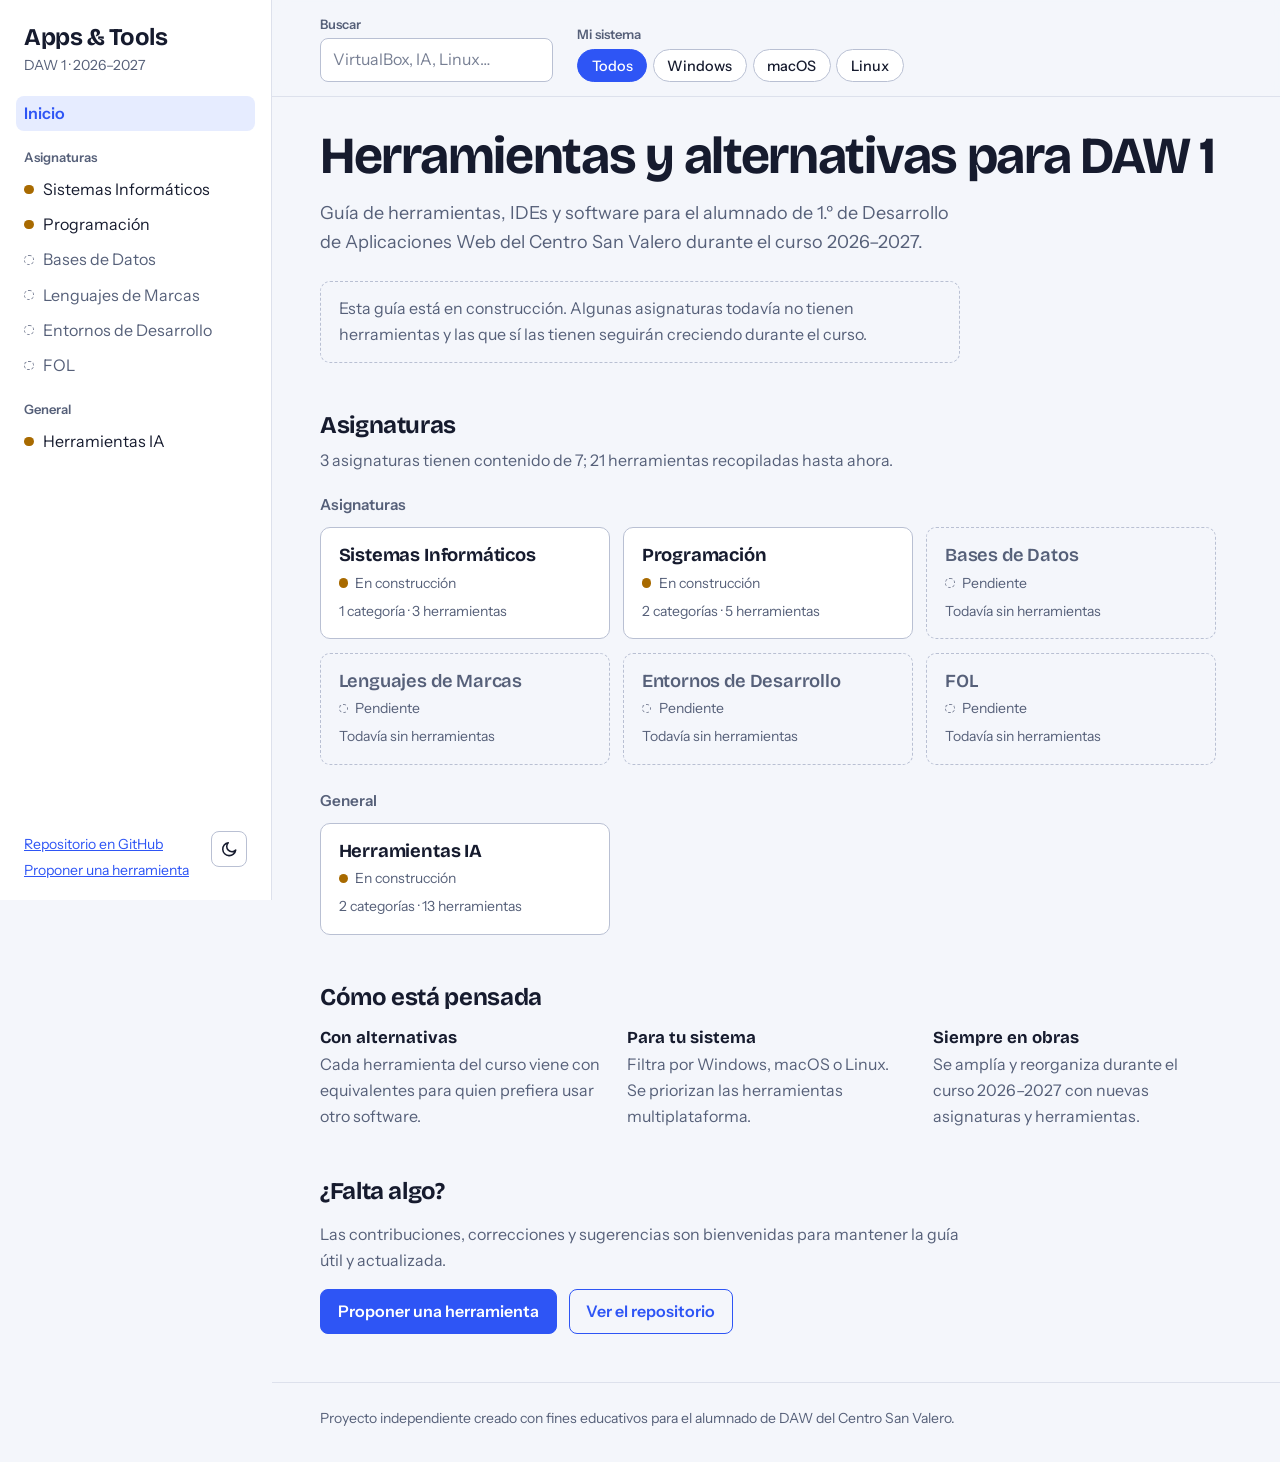
==== web/index.html @ e60fc5ef "Preparar la web para GitHub Pages Moví la web de Main/web a web/ en la raíz del repositorio con git " ====
<!doctype html>
<html lang="es">
<head>
  <meta charset="utf-8">
  <meta name="viewport" content="width=device-width, initial-scale=1">
  <meta name="color-scheme" content="light dark">
  <title>Apps & Tools · DAW 1</title>
  <meta name="description" content="Guía de herramientas, IDEs y software para el alumnado de 1.º de DAW del Centro San Valero, con alternativas para Windows, macOS y Linux.">
  <link rel="preconnect" href="https://fonts.googleapis.com">
  <link rel="preconnect" href="https://fonts.gstatic.com" crossorigin>
  <link href="https://fonts.googleapis.com/css2?family=Bricolage+Grotesque:opsz,wght@12..96,600;12..96,700&family=Instrument+Sans:ital,wght@0,400;0,500;0,600;1,400&display=swap" rel="stylesheet">
  <link rel="stylesheet" href="./assets/styles.css">
  <script>
    /* Aplica el tema guardado (o la preferencia del sistema) antes de pintar, para evitar parpadeos. */
    (function () {
      var t;
      try { t = localStorage.getItem('theme'); } catch (e) { t = null; }
      if (t !== 'light' && t !== 'dark') {
        t = window.matchMedia('(prefers-color-scheme: dark)').matches ? 'dark' : 'light';
      }
      document.documentElement.setAttribute('data-theme', t);
    })();
  </script>
</head>
<body>
  <a class="skip" href="#app">Saltar al contenido</a>

  <header class="topbar">
    <button class="btn-menu" id="navToggle" type="button" aria-controls="sidebar" aria-expanded="false">Menú</button>
    <a class="brand" href="#/"><span class="brand-name">Apps &amp; Tools</span></a>
    <button class="btn-theme" type="button" data-theme-toggle aria-label="Cambiar a tema oscuro" title="Cambiar a tema oscuro">
      <svg class="i-sun" viewBox="0 0 24 24" fill="none" stroke="currentColor" stroke-width="2" stroke-linecap="round" aria-hidden="true"><circle cx="12" cy="12" r="4.5"/><path d="M12 2.5v2M12 19.5v2M2.5 12h2M19.5 12h2M5.2 5.2l1.4 1.4M17.4 17.4l1.4 1.4M18.8 5.2l-1.4 1.4M6.6 17.4l-1.4 1.4"/></svg>
      <svg class="i-moon" viewBox="0 0 24 24" fill="none" stroke="currentColor" stroke-width="2" stroke-linecap="round" stroke-linejoin="round" aria-hidden="true"><path d="M20.5 13.2A8.5 8.5 0 1 1 10.8 3.5a6.8 6.8 0 0 0 9.7 9.7Z"/></svg>
    </button>
  </header>

  <div class="shell">
    <aside class="sidebar" id="sidebar">
      <a class="brand" href="#/">
        <span class="brand-name">Apps &amp; Tools</span>
        <span class="brand-sub" id="brandSub"></span>
      </a>
      <nav aria-label="Asignaturas"><ul class="nav" id="nav"></ul></nav>
      <div class="side-foot">
        <p>
          <a data-repo="" target="_blank" rel="noopener">Repositorio en GitHub</a><br>
          <a data-repo="/issues/new" target="_blank" rel="noopener">Proponer una herramienta</a>
        </p>
        <button class="btn-theme" type="button" data-theme-toggle aria-label="Cambiar a tema oscuro" title="Cambiar a tema oscuro">
          <svg class="i-sun" viewBox="0 0 24 24" fill="none" stroke="currentColor" stroke-width="2" stroke-linecap="round" aria-hidden="true"><circle cx="12" cy="12" r="4.5"/><path d="M12 2.5v2M12 19.5v2M2.5 12h2M19.5 12h2M5.2 5.2l1.4 1.4M17.4 17.4l1.4 1.4M18.8 5.2l-1.4 1.4M6.6 17.4l-1.4 1.4"/></svg>
          <svg class="i-moon" viewBox="0 0 24 24" fill="none" stroke="currentColor" stroke-width="2" stroke-linecap="round" stroke-linejoin="round" aria-hidden="true"><path d="M20.5 13.2A8.5 8.5 0 1 1 10.8 3.5a6.8 6.8 0 0 0 9.7 9.7Z"/></svg>
        </button>
      </div>
    </aside>
    <div class="scrim" id="scrim"></div>

    <div class="content">
      <div class="toolbar" role="search">
        <div class="field">
          <label for="q">Buscar</label>
          <input id="q" type="search" placeholder="VirtualBox, IA, Linux…" autocomplete="off">
        </div>
        <div class="field">
          <span class="field-label" id="osLabel">Mi sistema</span>
          <div class="seg" id="os" role="group" aria-labelledby="osLabel"></div>
        </div>
      </div>

      <main id="app" tabindex="-1">
        <noscript><p class="notice">Esta página necesita JavaScript para mostrar las herramientas.</p></noscript>
      </main>

      <footer class="foot">
        Proyecto independiente creado con fines educativos para el alumnado de DAW del Centro San Valero.
      </footer>
    </div>
  </div>

  <!-- 1) configuración, 2) una línea por asignatura, 3) la app. Para añadir una asignatura: crea su archivo en data/ y añade aquí su <script>. -->
  <script src="./data/site.js" defer></script>
  <script src="./data/sistemas-informaticos.js" defer></script>
  <script src="./data/programacion.js" defer></script>
  <script src="./data/ia.js" defer></script>
  <script src="./data/pendientes.js" defer></script>
  <script src="./assets/app.js" defer></script>
</body>
</html>
---- web/assets/styles.css ----
:root {
  color-scheme: light;

  --font-display: "Bricolage Grotesque", "Segoe UI", system-ui, sans-serif;
  --font-body: "Instrument Sans", system-ui, -apple-system, "Segoe UI", Roboto, sans-serif;

  --bg: #f4f6fb;
  --surface: #ffffff;
  --ink: #161b2e;
  --muted: #566079;
  --line: #dde1ec;
  --line-strong: #b9c0d3;
  --accent: #2e55f5;
  --accent-soft: #e6ecff;
  --accent-ink: #ffffff;
  --ok: #17825a;
  --wip: #a86a00;
  --todo: #7a8196;

  --sidebar-w: 17rem;
  --topbar-h: 0px;
  --radius: 10px;
}

/* Tema oscuro: se activa con data-theme="dark" (botón) o por preferencia del sistema. */
:root[data-theme="dark"] {
  color-scheme: dark;

  --bg: #10131e;
  --surface: #171b29;
  --ink: #e8ebf5;
  --muted: #9ba3bd;
  --line: #2a3045;
  --line-strong: #434b69;
  --accent: #86a0ff;
  --accent-soft: #222b55;
  --accent-ink: #0c1030;
  --ok: #4fcb97;
  --wip: #e2b04d;
  --todo: #8c93ab;
}

*, *::before, *::after { box-sizing: border-box; }
html { scroll-behavior: smooth; }
@media (prefers-reduced-motion: reduce) {
  html { scroll-behavior: auto; }
  * { transition: none !important; }
}

body {
  margin: 0;
  background: var(--bg);
  color: var(--ink);
  font: 400 1rem/1.6 var(--font-body);
  -webkit-font-smoothing: antialiased;
}

a { color: var(--accent); }
:focus-visible { outline: 2px solid var(--accent); outline-offset: 2px; border-radius: 4px; }

.skip {
  position: absolute; left: 1rem; top: -4rem; z-index: 100;
  background: var(--ink); color: var(--bg); padding: .5rem .9rem; border-radius: 6px;
}
.skip:focus { top: 1rem; }

/* ---------- layout ---------- */
.shell { display: grid; grid-template-columns: var(--sidebar-w) minmax(0, 1fr); min-height: 100vh; }
.content { min-width: 0; display: flex; flex-direction: column; }
main { flex: 1; padding: 2rem clamp(1rem, 4vw, 3rem) 3rem; width: 100%; max-width: 62rem; outline: none; }
.foot { padding: 1.5rem clamp(1rem, 4vw, 3rem) 2rem; color: var(--muted); font-size: .875rem; border-top: 1px solid var(--line); }

/* ---------- sidebar ---------- */
.sidebar {
  position: sticky; top: 0; height: 100vh; overflow-y: auto;
  padding: 1.5rem 1rem 1rem; background: var(--surface); border-right: 1px solid var(--line);
  display: flex; flex-direction: column; gap: 1.25rem;
}
.brand { display: flex; flex-direction: column; text-decoration: none; color: var(--ink); padding: 0 .5rem; }
.brand-name { font: 700 1.5rem/1.1 var(--font-display); letter-spacing: -.02em; }
.brand-sub { color: var(--muted); font-size: .875rem; margin-top: .2rem; }

.nav, .nav ul { list-style: none; margin: 0; padding: 0; }
.nav > li + li { margin-top: 1rem; }
.nav-label { display: block; padding: 0 .5rem .25rem; color: var(--muted); font-size: .8125rem; font-weight: 600; }
.nav a {
  display: flex; align-items: center; gap: .6rem;
  padding: .45rem .5rem; border-radius: 8px; text-decoration: none; color: var(--ink); line-height: 1.3;
}
.nav a:hover { background: var(--accent-soft); }
.nav a[aria-current="page"] { background: var(--accent-soft); color: var(--accent); font-weight: 600; }
.nav a.is-pending { color: var(--muted); }
.side-foot {
  margin: auto 0 0; padding: 0 .5rem; font-size: .875rem; line-height: 1.9;
  display: flex; align-items: flex-start; justify-content: space-between; gap: 1rem;
}
.side-foot p { margin: 0; }

.dot { flex: none; width: .6rem; height: .6rem; border-radius: 50%; background: var(--todo); }
.dot.ok { background: var(--ok); }
.dot.wip { background: var(--wip); }
.dot.todo { background: transparent; border: 1.5px dashed var(--todo); }

/* ---------- topbar (móvil) ---------- */
.topbar { display: none; }
.scrim { display: none; }

@media (max-width: 56rem) {
  :root { --topbar-h: 3.5rem; }
  .shell { display: block; }
  .topbar {
    display: flex; align-items: center; gap: 1rem; position: sticky; top: 0; z-index: 30;
    height: var(--topbar-h); padding: 0 1rem; background: var(--surface); border-bottom: 1px solid var(--line);
  }
  .topbar .brand { padding: 0; }
  .topbar .brand-name { font-size: 1.2rem; }
  .btn-menu {
    font: 600 .9rem var(--font-body); color: var(--ink); background: transparent;
    border: 1px solid var(--line-strong); border-radius: 8px; padding: .4rem .8rem; cursor: pointer;
  }
  .topbar .btn-theme { margin-left: auto; }
  .sidebar {
    position: fixed; z-index: 50; left: 0; top: 0; bottom: 0; width: min(19rem, 86vw);
    transform: translateX(-100%); transition: transform .2s ease;
  }
  .sidebar .brand { display: none; }
  body.nav-open .sidebar { transform: none; }
  body.nav-open .scrim { display: block; position: fixed; inset: 0; z-index: 40; background: rgb(10 12 24 / .5); }
}

/* ---------- tema claro/oscuro ---------- */
.btn-theme {
  display: inline-flex; align-items: center; justify-content: center; flex: none;
  width: 2.25rem; height: 2.25rem; padding: 0;
  color: var(--ink); background: var(--surface);
  border: 1px solid var(--line-strong); border-radius: 8px; cursor: pointer;
}
.btn-theme:hover { border-color: var(--accent); color: var(--accent); }
.btn-theme svg { width: 1.15rem; height: 1.15rem; }
.btn-theme .i-sun { display: none; }
:root[data-theme="dark"] .btn-theme .i-sun { display: block; }
:root[data-theme="dark"] .btn-theme .i-moon { display: none; }

/* ---------- toolbar ---------- */
.toolbar {
  position: sticky; top: var(--topbar-h); z-index: 20;
  display: flex; flex-wrap: wrap; align-items: flex-end; gap: .75rem 1.5rem;
  padding: .85rem clamp(1rem, 4vw, 3rem); background: color-mix(in srgb, var(--bg) 92%, transparent);
  backdrop-filter: blur(8px); border-bottom: 1px solid var(--line);
}
.field { display: flex; flex-direction: column; gap: .25rem; min-width: 0; }
.field label, .field-label { font-size: .8125rem; font-weight: 600; color: var(--muted); }
.field input {
  width: min(100%, 21rem); font: inherit; color: var(--ink); background: var(--surface);
  border: 1px solid var(--line-strong); border-radius: 8px; padding: .5rem .75rem;
}
.field input::placeholder { color: var(--muted); opacity: .8; }
.seg { display: flex; flex-wrap: wrap; gap: .35rem; }
.seg button {
  font: 500 .9rem var(--font-body); color: var(--ink); background: var(--surface);
  border: 1px solid var(--line-strong); border-radius: 999px; padding: .4rem .85rem; cursor: pointer;
}
.seg button:hover { border-color: var(--accent); }
.seg button[aria-pressed="true"] { background: var(--accent); border-color: var(--accent); color: var(--accent-ink); }

/* ---------- tipografía de página ---------- */
h1, h2, h3, h4 { font-family: var(--font-display); letter-spacing: -.015em; margin: 0; }
h1 { font-size: clamp(2rem, 5vw, 3.25rem); line-height: 1.05; font-weight: 700; letter-spacing: -.025em; }
h2 { font-size: 1.5rem; line-height: 1.2; font-weight: 700; }
p { margin: 0; }
.lede { font-size: 1.125rem; color: var(--muted); max-width: 40rem; margin-top: 1rem; }
.page-head { margin-bottom: 2rem; }
.page-head .lede { margin-top: .75rem; }

.chip { display: inline-flex; align-items: center; gap: .45rem; font-size: .875rem; color: var(--muted); }
.page-head .chip { margin-bottom: .75rem; }

.notice {
  margin-top: 1.5rem; padding: .9rem 1.1rem; border: 1.5px dashed var(--line-strong);
  border-radius: var(--radius); color: var(--muted); max-width: 40rem;
}

/* ---------- home ---------- */
.home-block { margin-top: 3rem; }
.home-block > h2 { margin-bottom: 1rem; }
.group-title { font-size: .95rem; font-weight: 600; color: var(--muted); margin: 1.5rem 0 .6rem; font-family: var(--font-body); letter-spacing: 0; }
.group-title:first-of-type { margin-top: 0; }
.tiles { display: grid; grid-template-columns: repeat(auto-fill, minmax(15rem, 1fr)); gap: .85rem; }
.tile {
  display: flex; flex-direction: column; gap: .35rem; min-height: 6.5rem;
  padding: 1rem 1.1rem; text-decoration: none; color: var(--ink);
  background: var(--surface); border: 1.5px solid var(--line-strong); border-radius: var(--radius);
  transition: border-color .15s, transform .15s;
}
.tile:hover { border-color: var(--accent); }
.tile .tile-name { font: 700 1.15rem/1.2 var(--font-display); letter-spacing: -.01em; }
.tile .tile-meta { margin-top: auto; font-size: .875rem; color: var(--muted); }
.tile.is-pending { background: transparent; border-style: dashed; color: var(--muted); }
.tile.is-pending .tile-name { font-weight: 600; }

.how { display: grid; grid-template-columns: repeat(auto-fit, minmax(14rem, 1fr)); gap: 1.5rem; margin: 0; }
.how dt { font: 700 1.05rem var(--font-display); margin-bottom: .25rem; }
.how dd { margin: 0; color: var(--muted); }

.cta-row { display: flex; flex-wrap: wrap; gap: .75rem; margin-top: 1rem; }
.btn {
  display: inline-block; text-decoration: none; font-weight: 600; padding: .55rem 1.05rem;
  border-radius: 8px; border: 1.5px solid var(--accent); color: var(--accent);
}
.btn:hover { background: var(--accent-soft); }
.btn.primary { background: var(--accent); color: var(--accent-ink); }
.btn.primary:hover { filter: brightness(1.08); }

/* ---------- secciones y herramientas ---------- */
.sec { margin-top: 2.5rem; }
.sec > h2 { margin-bottom: .35rem; }
.sec-desc { color: var(--muted); max-width: 44rem; }
.sec-note { margin-top: 1rem; color: var(--muted); font-style: italic; }
.tools { margin-top: 1rem; border-top: 2px solid var(--ink); }

.tool { padding: 1.35rem 0; border-bottom: 1px solid var(--line); }
.tool-head { display: flex; flex-wrap: wrap; align-items: baseline; gap: .4rem .8rem; }
.tool h3 { font-size: 1.3rem; font-weight: 700; line-height: 1.25; }
.tool h3 a { color: var(--ink); text-decoration-color: var(--line-strong); text-decoration-thickness: 2px; text-underline-offset: 4px; }
.tool h3 a:hover { color: var(--accent); text-decoration-color: var(--accent); }
.crumb { font-size: .875rem; color: var(--muted); margin-bottom: .15rem; }
.tags { display: flex; flex-wrap: wrap; gap: .4rem; }
.plat { font-size: .8125rem; color: var(--muted); border: 1px solid var(--line-strong); border-radius: 999px; padding: 0 .6rem; line-height: 1.5rem; }
.plat.is-on { border-color: var(--accent); color: var(--accent); background: var(--accent-soft); }
.badge { font-size: .8125rem; font-weight: 600; color: var(--accent); background: var(--accent-soft); border-radius: 6px; padding: 0 .55rem; line-height: 1.5rem; }
.tool-desc { margin-top: .6rem; max-width: 46rem; }
.tool-extra { margin-top: .6rem; max-width: 46rem; color: var(--muted); font-size: .95rem; }
.tool-extra strong { color: var(--ink); font-weight: 600; }
ul.notes { margin: .6rem 0 0; padding-left: 1.1rem; max-width: 46rem; color: var(--muted); font-size: .95rem; }

details.os { margin-top: .9rem; }
details.os summary { cursor: pointer; font-weight: 600; color: var(--accent); width: fit-content; }
.os-grid { display: grid; grid-template-columns: repeat(auto-fit, minmax(16rem, 1fr)); gap: 1.25rem; margin-top: .8rem; }
.os-col { border-left: 3px solid var(--line-strong); padding-left: .9rem; font-size: .95rem; }
.os-col h4 { font-size: 1.05rem; margin-bottom: .3rem; }
.os-col p + p { margin-top: .4rem; }
.os-col strong { font-weight: 600; }

/* ---------- vacíos ---------- */
.empty {
  margin-top: 2rem; padding: 1.5rem; border: 1.5px dashed var(--line-strong); border-radius: var(--radius); max-width: 40rem;
}
.empty h2 { font-size: 1.25rem; margin-bottom: .4rem; }
.empty p { color: var(--muted); }
.results-title { font-size: 1.25rem; margin-bottom: 1.25rem; }
.results-group { margin-top: 2rem; }
.results-group > h2 a { color: inherit; text-decoration: none; }
.results-group > h2 a:hover { color: var(--accent); }
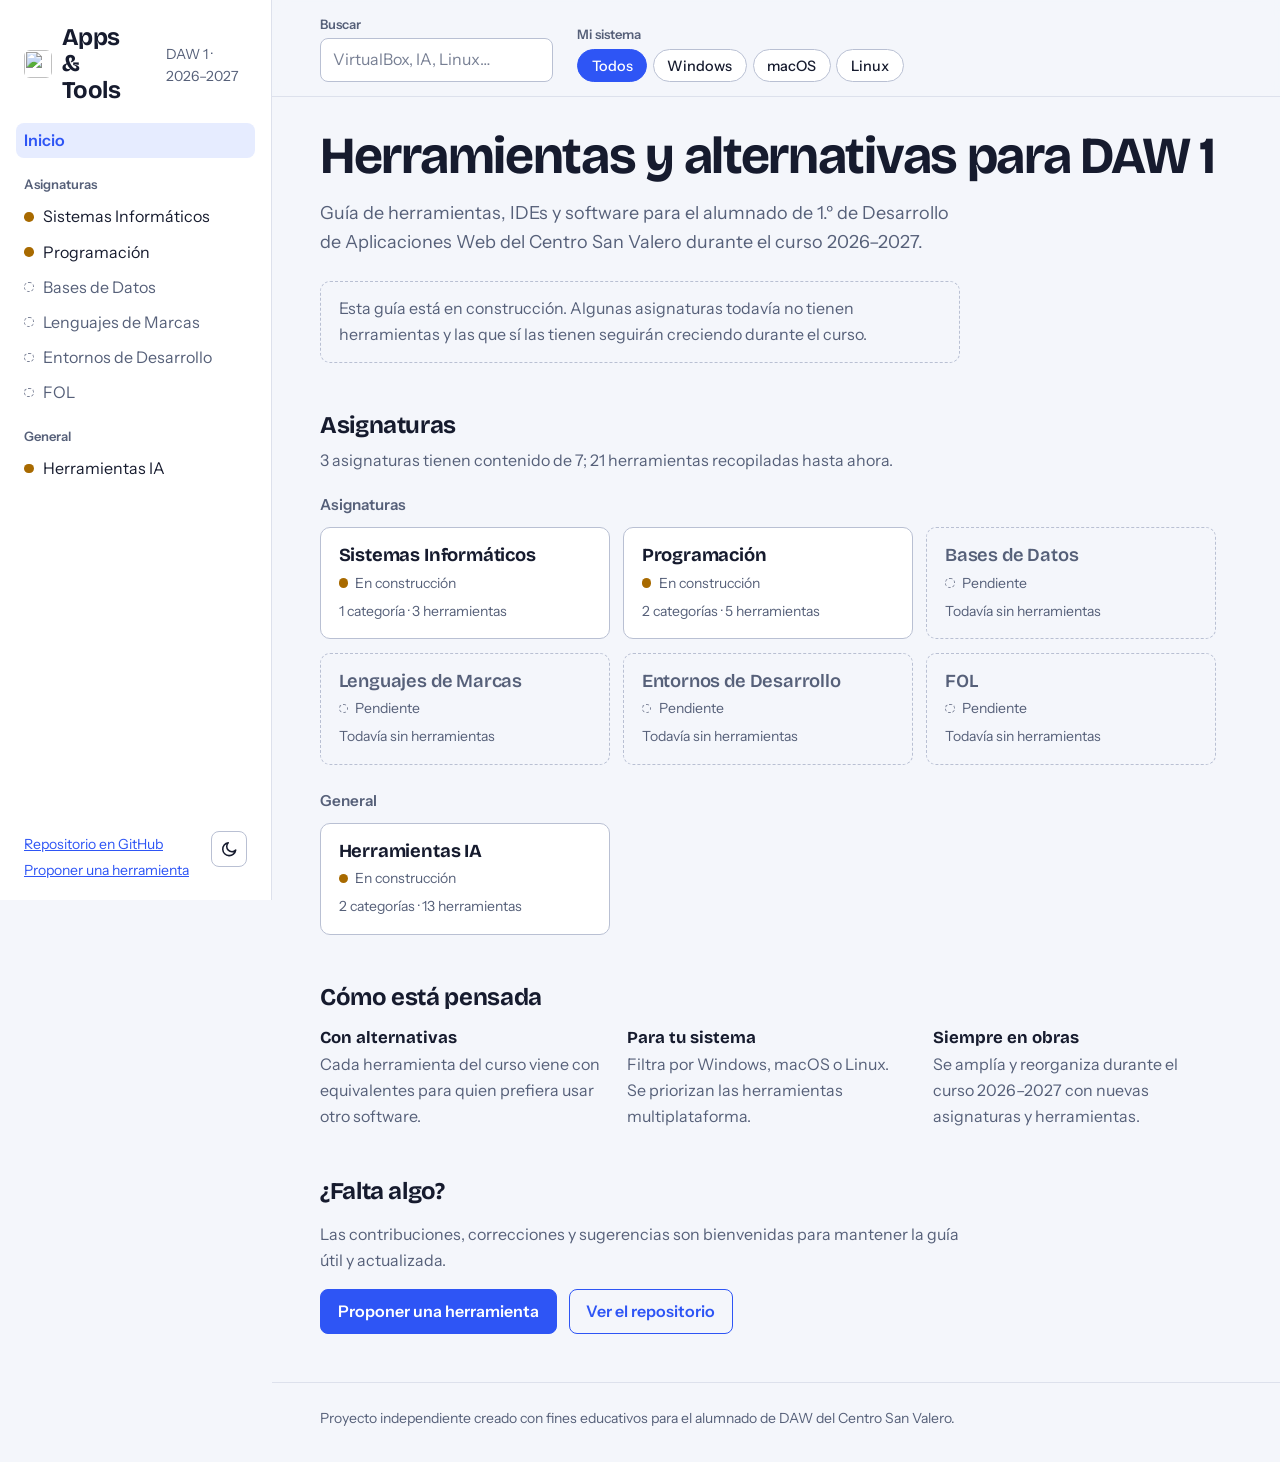
==== commit 6c345006: "Añadir logotipo como favicon y en la cabecera Se añadió web/logo.jpg (generado con IA, distinto al d" ====
--- a/web/index.html
+++ b/web/index.html
@@ -6,6 +6,9 @@
   <meta name="color-scheme" content="light dark">
   <title>Apps & Tools · DAW 1</title>
   <meta name="description" content="Guía de herramientas, IDEs y software para el alumnado de 1.º de DAW del Centro San Valero, con alternativas para Windows, macOS y Linux.">
+  <link rel="icon" type="image/jpeg" href="./logo.jpg">
+  <link rel="shortcut icon" type="image/jpeg" href="./logo.jpg">
+  <link rel="apple-touch-icon" href="./logo.jpg">
   <link rel="preconnect" href="https://fonts.googleapis.com">
   <link rel="preconnect" href="https://fonts.gstatic.com" crossorigin>
   <link href="https://fonts.googleapis.com/css2?family=Bricolage+Grotesque:opsz,wght@12..96,600;12..96,700&family=Instrument+Sans:ital,wght@0,400;0,500;0,600;1,400&display=swap" rel="stylesheet">
@@ -27,7 +30,7 @@
 
   <header class="topbar">
     <button class="btn-menu" id="navToggle" type="button" aria-controls="sidebar" aria-expanded="false">Menú</button>
-    <a class="brand" href="#/"><span class="brand-name">Apps &amp; Tools</span></a>
+    <a class="brand" href="#/"><img src="./logo.jpg" alt="" class="brand-logo" loading="lazy"><span class="brand-name">Apps &amp; Tools</span></a>
     <button class="btn-theme" type="button" data-theme-toggle aria-label="Cambiar a tema oscuro" title="Cambiar a tema oscuro">
       <svg class="i-sun" viewBox="0 0 24 24" fill="none" stroke="currentColor" stroke-width="2" stroke-linecap="round" aria-hidden="true"><circle cx="12" cy="12" r="4.5"/><path d="M12 2.5v2M12 19.5v2M2.5 12h2M19.5 12h2M5.2 5.2l1.4 1.4M17.4 17.4l1.4 1.4M18.8 5.2l-1.4 1.4M6.6 17.4l-1.4 1.4"/></svg>
       <svg class="i-moon" viewBox="0 0 24 24" fill="none" stroke="currentColor" stroke-width="2" stroke-linecap="round" stroke-linejoin="round" aria-hidden="true"><path d="M20.5 13.2A8.5 8.5 0 1 1 10.8 3.5a6.8 6.8 0 0 0 9.7 9.7Z"/></svg>
@@ -37,6 +40,7 @@
   <div class="shell">
     <aside class="sidebar" id="sidebar">
       <a class="brand" href="#/">
+        <img src="./logo.jpg" alt="" class="brand-logo" loading="lazy">
         <span class="brand-name">Apps &amp; Tools</span>
         <span class="brand-sub" id="brandSub"></span>
       </a>
--- a/web/assets/styles.css
+++ b/web/assets/styles.css
@@ -76,9 +76,16 @@
   padding: 1.5rem 1rem 1rem; background: var(--surface); border-right: 1px solid var(--line);
   display: flex; flex-direction: column; gap: 1.25rem;
 }
-.brand { display: flex; flex-direction: column; text-decoration: none; color: var(--ink); padding: 0 .5rem; }
+.brand { display: flex; align-items: center; gap: .6rem; text-decoration: none; color: var(--ink); padding: 0 .5rem; }
 .brand-name { font: 700 1.5rem/1.1 var(--font-display); letter-spacing: -.02em; }
-.brand-sub { color: var(--muted); font-size: .875rem; margin-top: .2rem; }
+.brand-sub { color: var(--muted); font-size: .875rem; margin-top: .2rem; width: 100%; padding-left: 34px; }
+.brand-logo {
+  width: 28px;
+  height: 28px;
+  border-radius: 6px;
+  object-fit: contain;
+  flex: 0 0 auto;
+}
 
 .nav, .nav ul { list-style: none; margin: 0; padding: 0; }
 .nav > li + li { margin-top: 1rem; }
@@ -112,7 +119,8 @@
     display: flex; align-items: center; gap: 1rem; position: sticky; top: 0; z-index: 30;
     height: var(--topbar-h); padding: 0 1rem; background: var(--surface); border-bottom: 1px solid var(--line);
   }
-  .topbar .brand { padding: 0; }
+  .topbar .brand { padding: 0; display: flex; align-items: center; gap: .6rem; }
+  .topbar .brand-logo { width: 26px; height: 26px; border-radius: 5px; }
   .topbar .brand-name { font-size: 1.2rem; }
   .btn-menu {
     font: 600 .9rem var(--font-body); color: var(--ink); background: transparent;
@@ -123,7 +131,7 @@
     position: fixed; z-index: 50; left: 0; top: 0; bottom: 0; width: min(19rem, 86vw);
     transform: translateX(-100%); transition: transform .2s ease;
   }
-  .sidebar .brand { display: none; }
+  .sidebar .brand { display: flex; align-items: center; gap: .6rem; flex-wrap: wrap; padding: 0 .5rem 1.2rem; }
   body.nav-open .sidebar { transform: none; }
   body.nav-open .scrim { display: block; position: fixed; inset: 0; z-index: 40; background: rgb(10 12 24 / .5); }
 }
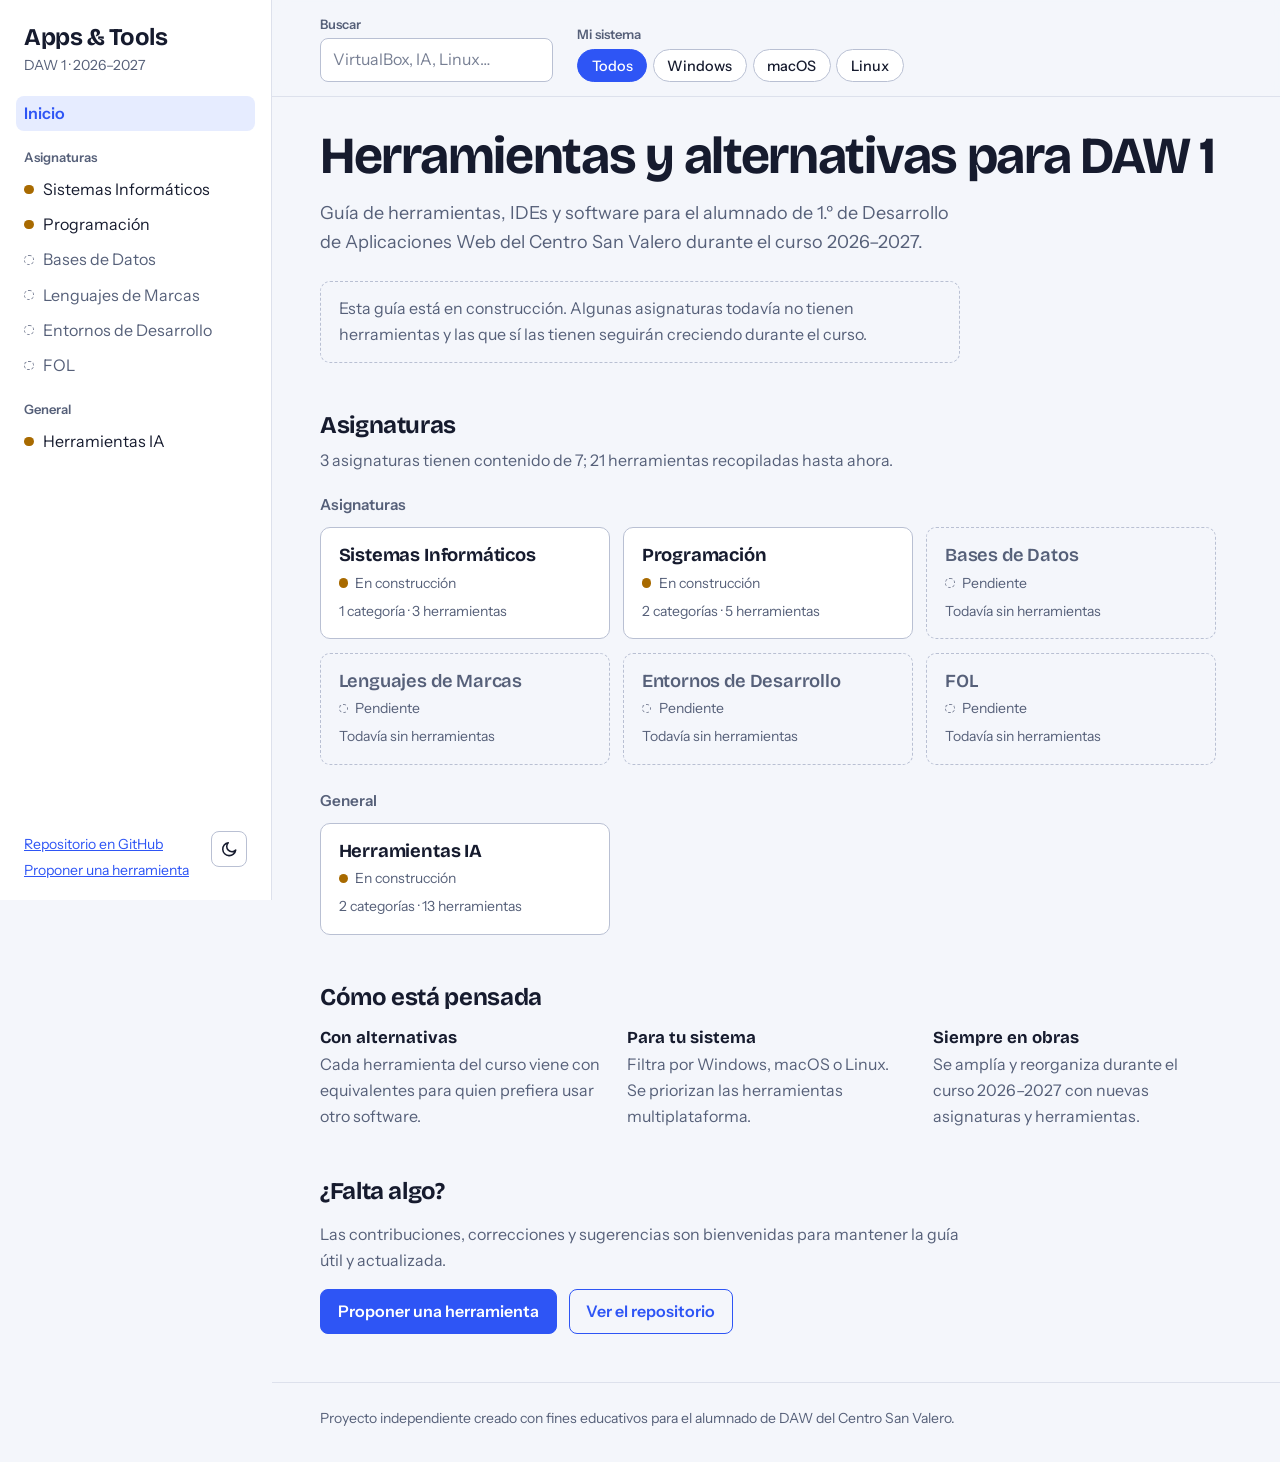
==== commit f904bdad: "Revertir el cambio del logotipo (archivo corrupto) El fichero logo.jpg quedó dañado al intentar limp" ====
--- a/web/index.html
+++ b/web/index.html
@@ -6,9 +6,6 @@
   <meta name="color-scheme" content="light dark">
   <title>Apps & Tools · DAW 1</title>
   <meta name="description" content="Guía de herramientas, IDEs y software para el alumnado de 1.º de DAW del Centro San Valero, con alternativas para Windows, macOS y Linux.">
-  <link rel="icon" type="image/jpeg" href="./logo.jpg">
-  <link rel="shortcut icon" type="image/jpeg" href="./logo.jpg">
-  <link rel="apple-touch-icon" href="./logo.jpg">
   <link rel="preconnect" href="https://fonts.googleapis.com">
   <link rel="preconnect" href="https://fonts.gstatic.com" crossorigin>
   <link href="https://fonts.googleapis.com/css2?family=Bricolage+Grotesque:opsz,wght@12..96,600;12..96,700&family=Instrument+Sans:ital,wght@0,400;0,500;0,600;1,400&display=swap" rel="stylesheet">
@@ -30,7 +27,7 @@
 
   <header class="topbar">
     <button class="btn-menu" id="navToggle" type="button" aria-controls="sidebar" aria-expanded="false">Menú</button>
-    <a class="brand" href="#/"><img src="./logo.jpg" alt="" class="brand-logo" loading="lazy"><span class="brand-name">Apps &amp; Tools</span></a>
+    <a class="brand" href="#/"><span class="brand-name">Apps &amp; Tools</span></a>
     <button class="btn-theme" type="button" data-theme-toggle aria-label="Cambiar a tema oscuro" title="Cambiar a tema oscuro">
       <svg class="i-sun" viewBox="0 0 24 24" fill="none" stroke="currentColor" stroke-width="2" stroke-linecap="round" aria-hidden="true"><circle cx="12" cy="12" r="4.5"/><path d="M12 2.5v2M12 19.5v2M2.5 12h2M19.5 12h2M5.2 5.2l1.4 1.4M17.4 17.4l1.4 1.4M18.8 5.2l-1.4 1.4M6.6 17.4l-1.4 1.4"/></svg>
       <svg class="i-moon" viewBox="0 0 24 24" fill="none" stroke="currentColor" stroke-width="2" stroke-linecap="round" stroke-linejoin="round" aria-hidden="true"><path d="M20.5 13.2A8.5 8.5 0 1 1 10.8 3.5a6.8 6.8 0 0 0 9.7 9.7Z"/></svg>
@@ -40,7 +37,6 @@
   <div class="shell">
     <aside class="sidebar" id="sidebar">
       <a class="brand" href="#/">
-        <img src="./logo.jpg" alt="" class="brand-logo" loading="lazy">
         <span class="brand-name">Apps &amp; Tools</span>
         <span class="brand-sub" id="brandSub"></span>
       </a>
--- a/web/assets/styles.css
+++ b/web/assets/styles.css
@@ -76,16 +76,9 @@
   padding: 1.5rem 1rem 1rem; background: var(--surface); border-right: 1px solid var(--line);
   display: flex; flex-direction: column; gap: 1.25rem;
 }
-.brand { display: flex; align-items: center; gap: .6rem; text-decoration: none; color: var(--ink); padding: 0 .5rem; }
+.brand { display: flex; flex-direction: column; text-decoration: none; color: var(--ink); padding: 0 .5rem; }
 .brand-name { font: 700 1.5rem/1.1 var(--font-display); letter-spacing: -.02em; }
-.brand-sub { color: var(--muted); font-size: .875rem; margin-top: .2rem; width: 100%; padding-left: 34px; }
-.brand-logo {
-  width: 28px;
-  height: 28px;
-  border-radius: 6px;
-  object-fit: contain;
-  flex: 0 0 auto;
-}
+.brand-sub { color: var(--muted); font-size: .875rem; margin-top: .2rem; width: 100%; }
 
 .nav, .nav ul { list-style: none; margin: 0; padding: 0; }
 .nav > li + li { margin-top: 1rem; }
@@ -119,8 +112,7 @@
     display: flex; align-items: center; gap: 1rem; position: sticky; top: 0; z-index: 30;
     height: var(--topbar-h); padding: 0 1rem; background: var(--surface); border-bottom: 1px solid var(--line);
   }
-  .topbar .brand { padding: 0; display: flex; align-items: center; gap: .6rem; }
-  .topbar .brand-logo { width: 26px; height: 26px; border-radius: 5px; }
+  .topbar .brand { padding: 0; }
   .topbar .brand-name { font-size: 1.2rem; }
   .btn-menu {
     font: 600 .9rem var(--font-body); color: var(--ink); background: transparent;
@@ -131,7 +123,7 @@
     position: fixed; z-index: 50; left: 0; top: 0; bottom: 0; width: min(19rem, 86vw);
     transform: translateX(-100%); transition: transform .2s ease;
   }
-  .sidebar .brand { display: flex; align-items: center; gap: .6rem; flex-wrap: wrap; padding: 0 .5rem 1.2rem; }
+  .sidebar .brand { display: none; }
   body.nav-open .sidebar { transform: none; }
   body.nav-open .scrim { display: block; position: fixed; inset: 0; z-index: 40; background: rgb(10 12 24 / .5); }
 }
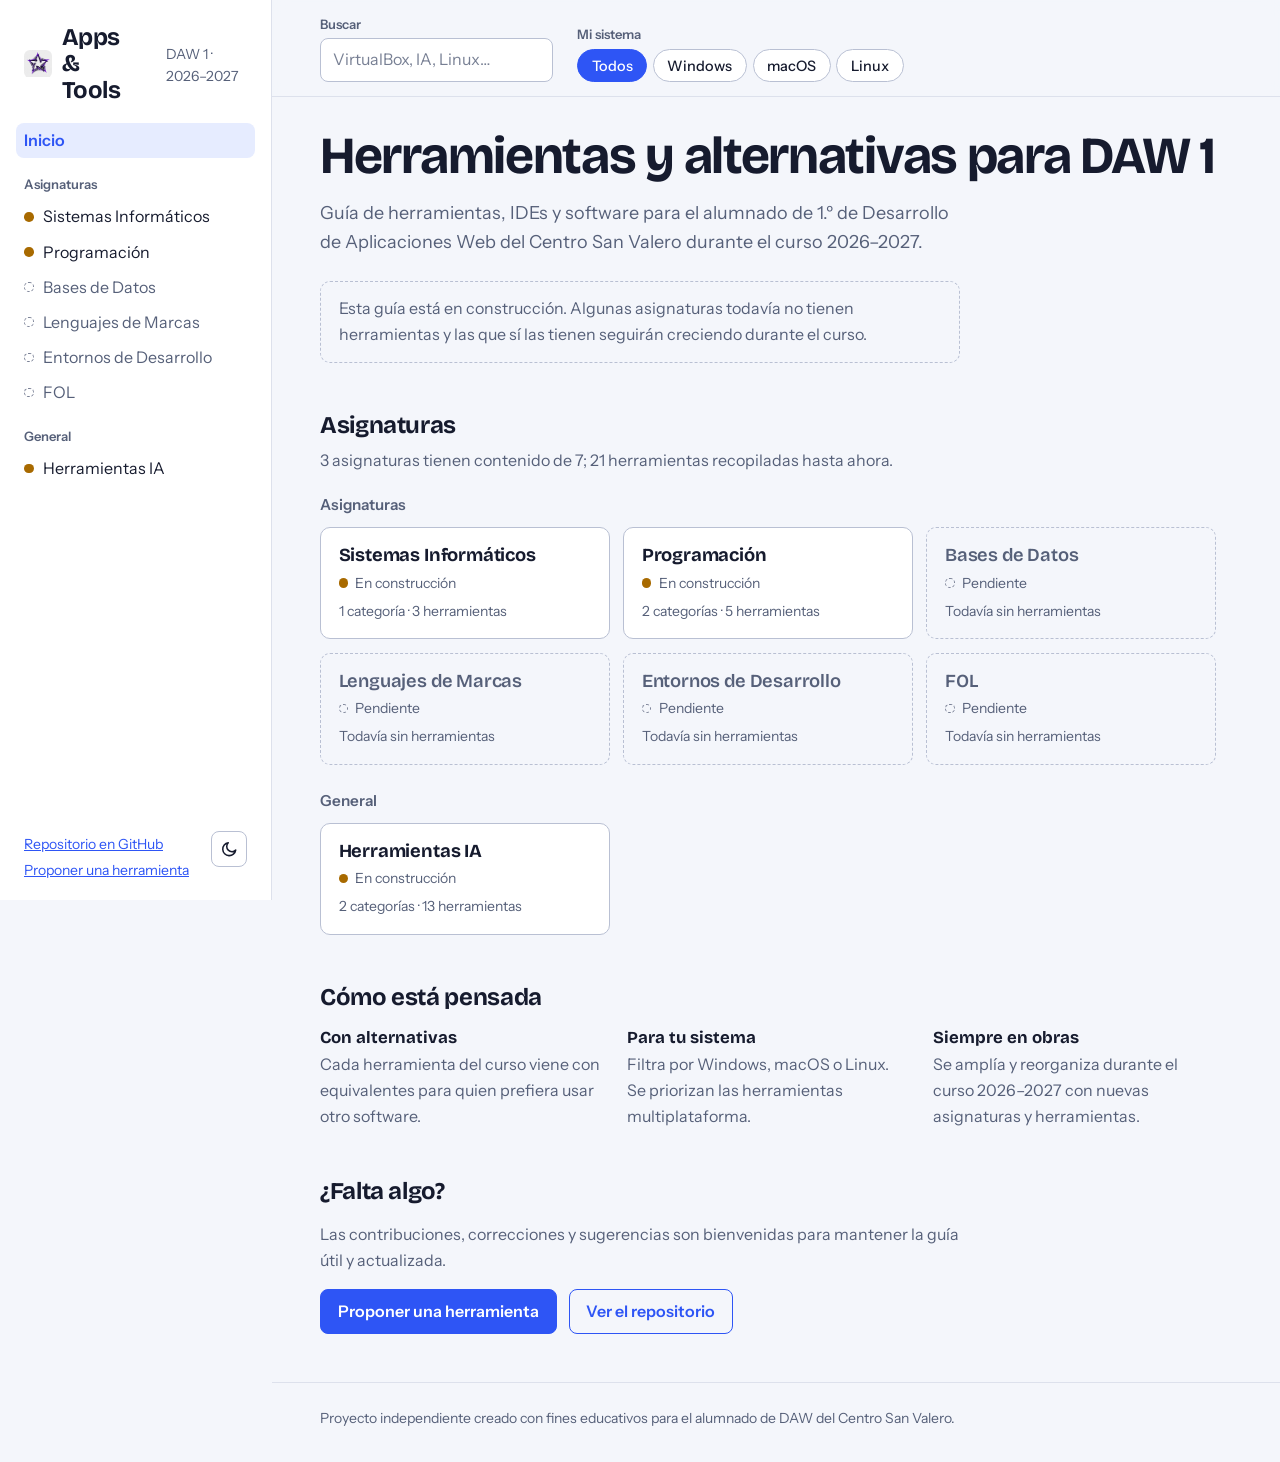
==== commit 5b38da8b: "Añadir logotipo como favicon y en cabecera/sidebar Se añade web/logo.jpg tal como se ha subido (sin " ====
--- a/web/index.html
+++ b/web/index.html
@@ -6,6 +6,9 @@
   <meta name="color-scheme" content="light dark">
   <title>Apps & Tools · DAW 1</title>
   <meta name="description" content="Guía de herramientas, IDEs y software para el alumnado de 1.º de DAW del Centro San Valero, con alternativas para Windows, macOS y Linux.">
+  <link rel="icon" type="image/jpeg" href="./logo.jpg">
+  <link rel="shortcut icon" type="image/jpeg" href="./logo.jpg">
+  <link rel="apple-touch-icon" href="./logo.jpg">
   <link rel="preconnect" href="https://fonts.googleapis.com">
   <link rel="preconnect" href="https://fonts.gstatic.com" crossorigin>
   <link href="https://fonts.googleapis.com/css2?family=Bricolage+Grotesque:opsz,wght@12..96,600;12..96,700&family=Instrument+Sans:ital,wght@0,400;0,500;0,600;1,400&display=swap" rel="stylesheet">
@@ -27,7 +30,7 @@
 
   <header class="topbar">
     <button class="btn-menu" id="navToggle" type="button" aria-controls="sidebar" aria-expanded="false">Menú</button>
-    <a class="brand" href="#/"><span class="brand-name">Apps &amp; Tools</span></a>
+    <a class="brand" href="#/"><img src="./logo.jpg" alt="" class="brand-logo" loading="lazy"><span class="brand-name">Apps &amp; Tools</span></a>
     <button class="btn-theme" type="button" data-theme-toggle aria-label="Cambiar a tema oscuro" title="Cambiar a tema oscuro">
       <svg class="i-sun" viewBox="0 0 24 24" fill="none" stroke="currentColor" stroke-width="2" stroke-linecap="round" aria-hidden="true"><circle cx="12" cy="12" r="4.5"/><path d="M12 2.5v2M12 19.5v2M2.5 12h2M19.5 12h2M5.2 5.2l1.4 1.4M17.4 17.4l1.4 1.4M18.8 5.2l-1.4 1.4M6.6 17.4l-1.4 1.4"/></svg>
       <svg class="i-moon" viewBox="0 0 24 24" fill="none" stroke="currentColor" stroke-width="2" stroke-linecap="round" stroke-linejoin="round" aria-hidden="true"><path d="M20.5 13.2A8.5 8.5 0 1 1 10.8 3.5a6.8 6.8 0 0 0 9.7 9.7Z"/></svg>
@@ -37,6 +40,7 @@
   <div class="shell">
     <aside class="sidebar" id="sidebar">
       <a class="brand" href="#/">
+        <img src="./logo.jpg" alt="" class="brand-logo" loading="lazy">
         <span class="brand-name">Apps &amp; Tools</span>
         <span class="brand-sub" id="brandSub"></span>
       </a>
--- a/web/assets/styles.css
+++ b/web/assets/styles.css
@@ -76,9 +76,16 @@
   padding: 1.5rem 1rem 1rem; background: var(--surface); border-right: 1px solid var(--line);
   display: flex; flex-direction: column; gap: 1.25rem;
 }
-.brand { display: flex; flex-direction: column; text-decoration: none; color: var(--ink); padding: 0 .5rem; }
+.brand { display: flex; align-items: center; gap: .6rem; text-decoration: none; color: var(--ink); padding: 0 .5rem; }
 .brand-name { font: 700 1.5rem/1.1 var(--font-display); letter-spacing: -.02em; }
-.brand-sub { color: var(--muted); font-size: .875rem; margin-top: .2rem; width: 100%; }
+.brand-sub { color: var(--muted); font-size: .875rem; margin-top: .2rem; width: 100%; padding-left: 34px; }
+.brand-logo {
+  width: 28px;
+  height: 28px;
+  border-radius: 6px;
+  object-fit: contain;
+  flex: 0 0 auto;
+}
 
 .nav, .nav ul { list-style: none; margin: 0; padding: 0; }
 .nav > li + li { margin-top: 1rem; }
@@ -112,7 +119,8 @@
     display: flex; align-items: center; gap: 1rem; position: sticky; top: 0; z-index: 30;
     height: var(--topbar-h); padding: 0 1rem; background: var(--surface); border-bottom: 1px solid var(--line);
   }
-  .topbar .brand { padding: 0; }
+  .topbar .brand { padding: 0; display: flex; align-items: center; gap: .6rem; }
+  .topbar .brand-logo { width: 26px; height: 26px; border-radius: 5px; }
   .topbar .brand-name { font-size: 1.2rem; }
   .btn-menu {
     font: 600 .9rem var(--font-body); color: var(--ink); background: transparent;
@@ -123,7 +131,7 @@
     position: fixed; z-index: 50; left: 0; top: 0; bottom: 0; width: min(19rem, 86vw);
     transform: translateX(-100%); transition: transform .2s ease;
   }
-  .sidebar .brand { display: none; }
+  .sidebar .brand { display: flex; align-items: center; gap: .6rem; flex-wrap: wrap; padding: 0 .5rem 1.2rem; }
   body.nav-open .sidebar { transform: none; }
   body.nav-open .scrim { display: block; position: fixed; inset: 0; z-index: 40; background: rgb(10 12 24 / .5); }
 }
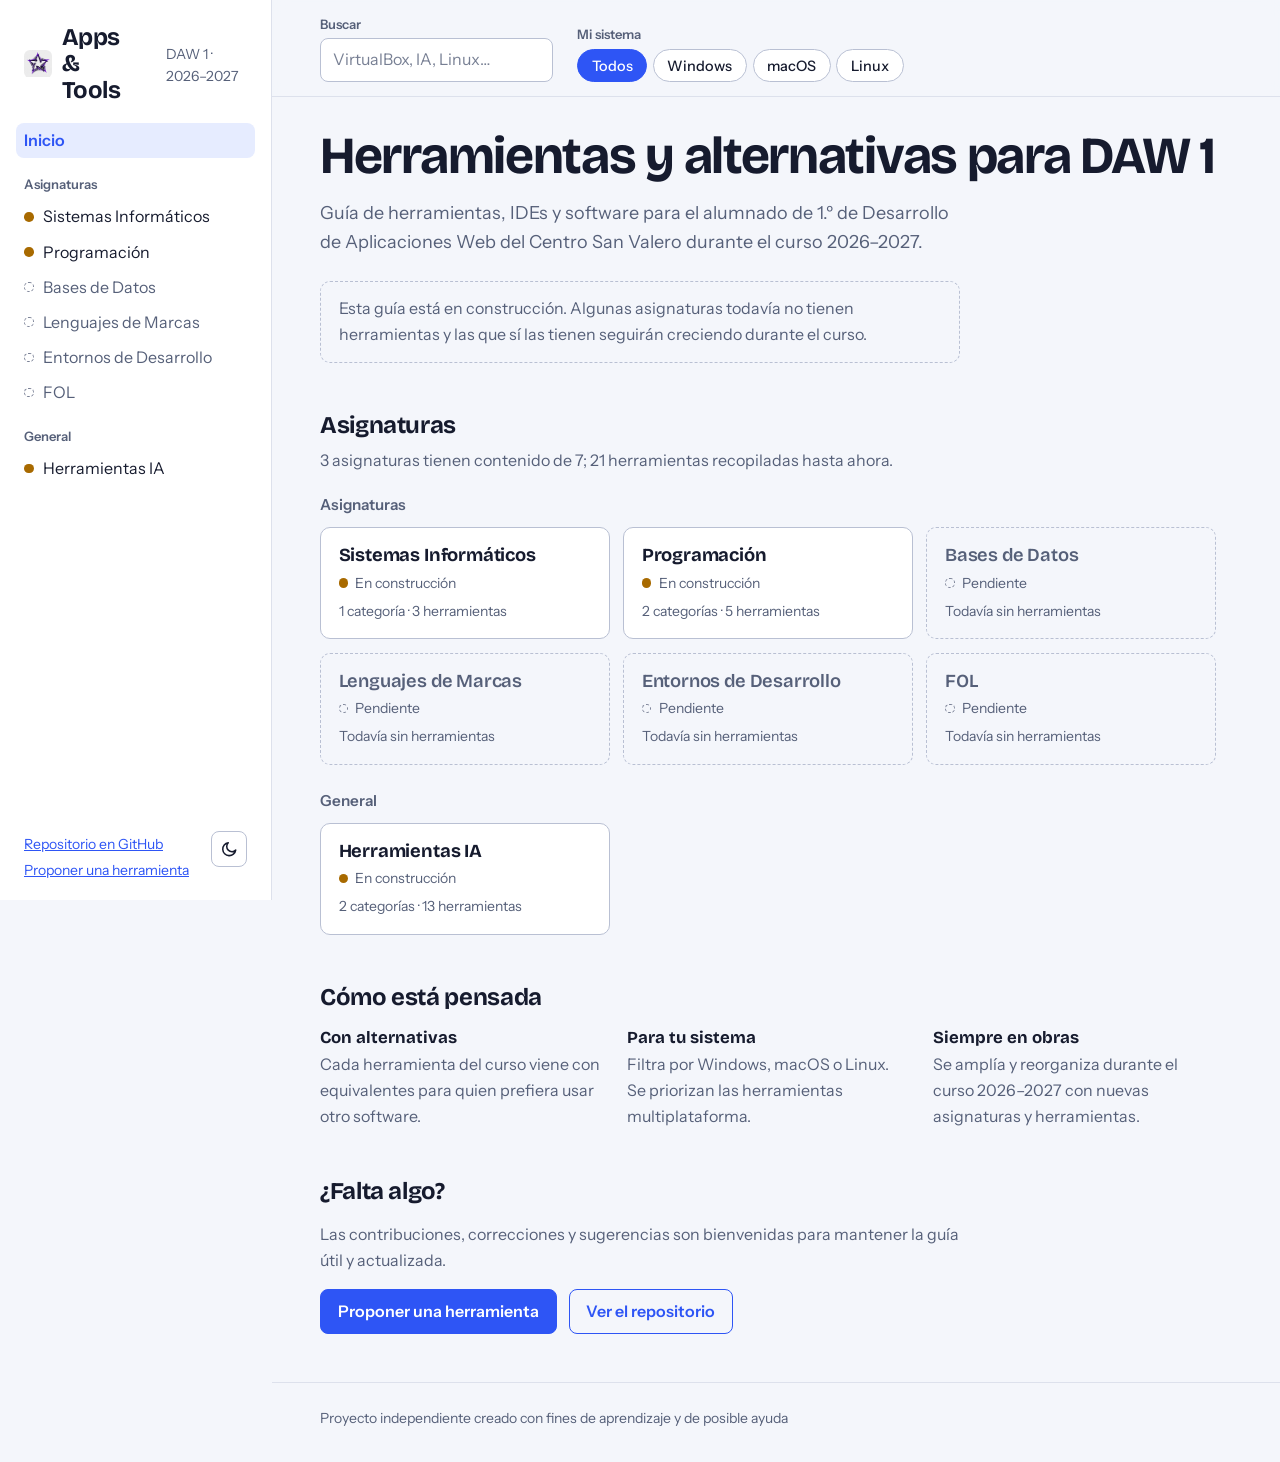
==== commit 8ecd7d2a: "Quite la mencion de san valero en el index.html que es lo mas importante por ahora" ====
--- a/web/index.html
+++ b/web/index.html
@@ -75,7 +75,7 @@
       </main>
 
       <footer class="foot">
-        Proyecto independiente creado con fines educativos para el alumnado de DAW del Centro San Valero.
+        Proyecto independiente creado con fines de aprendizaje y de posible ayuda
       </footer>
     </div>
   </div>
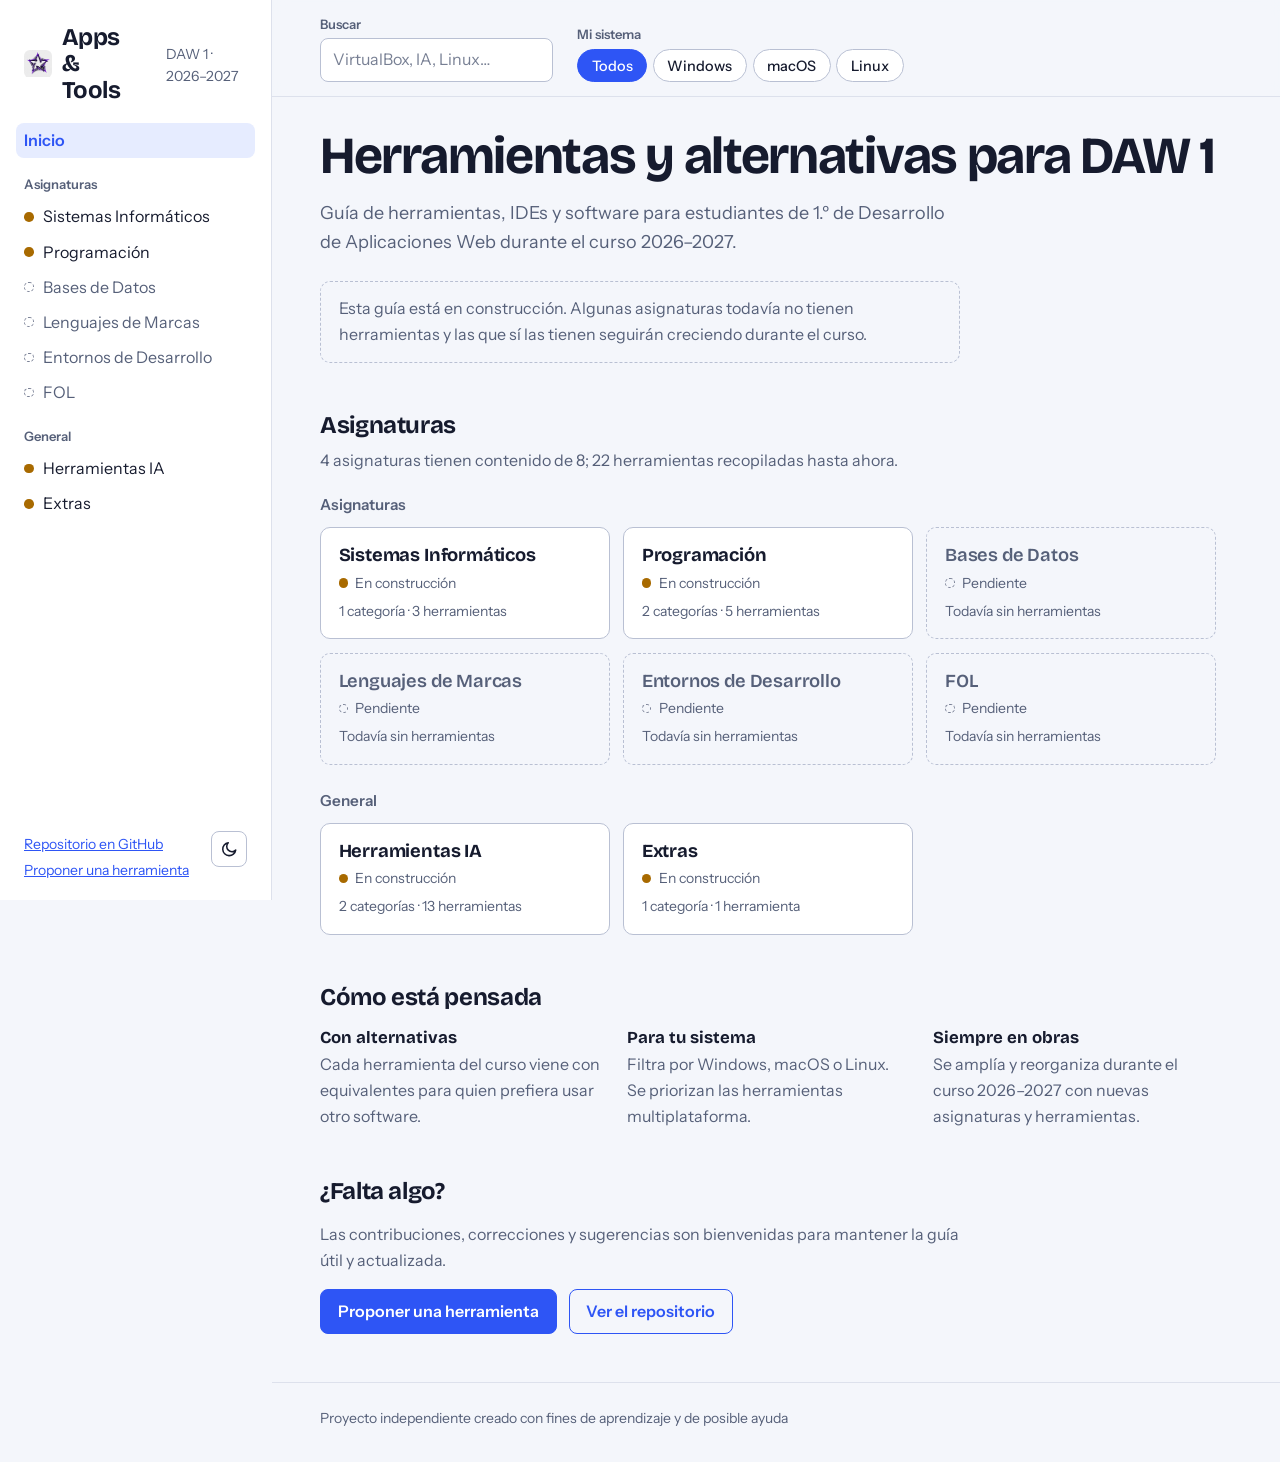
==== commit 6f5d0708: "Añadida sección Extras con guía GitHub Student Pack y limpieza de menciones a San Valero/alumnado" ====
--- a/web/index.html
+++ b/web/index.html
@@ -5,7 +5,7 @@
   <meta name="viewport" content="width=device-width, initial-scale=1">
   <meta name="color-scheme" content="light dark">
   <title>Apps & Tools · DAW 1</title>
-  <meta name="description" content="Guía de herramientas, IDEs y software para el alumnado de 1.º de DAW del Centro San Valero, con alternativas para Windows, macOS y Linux.">
+  <meta name="description" content="Guía de herramientas, IDEs y software para estudiantes de 1.º de DAW, con alternativas para Windows, macOS y Linux.">
   <link rel="icon" type="image/jpeg" href="./logo.jpg">
   <link rel="shortcut icon" type="image/jpeg" href="./logo.jpg">
   <link rel="apple-touch-icon" href="./logo.jpg">
@@ -85,6 +85,7 @@
   <script src="./data/sistemas-informaticos.js" defer></script>
   <script src="./data/programacion.js" defer></script>
   <script src="./data/ia.js" defer></script>
+  <script src="./data/extras.js" defer></script>
   <script src="./data/pendientes.js" defer></script>
   <script src="./assets/app.js" defer></script>
 </body>
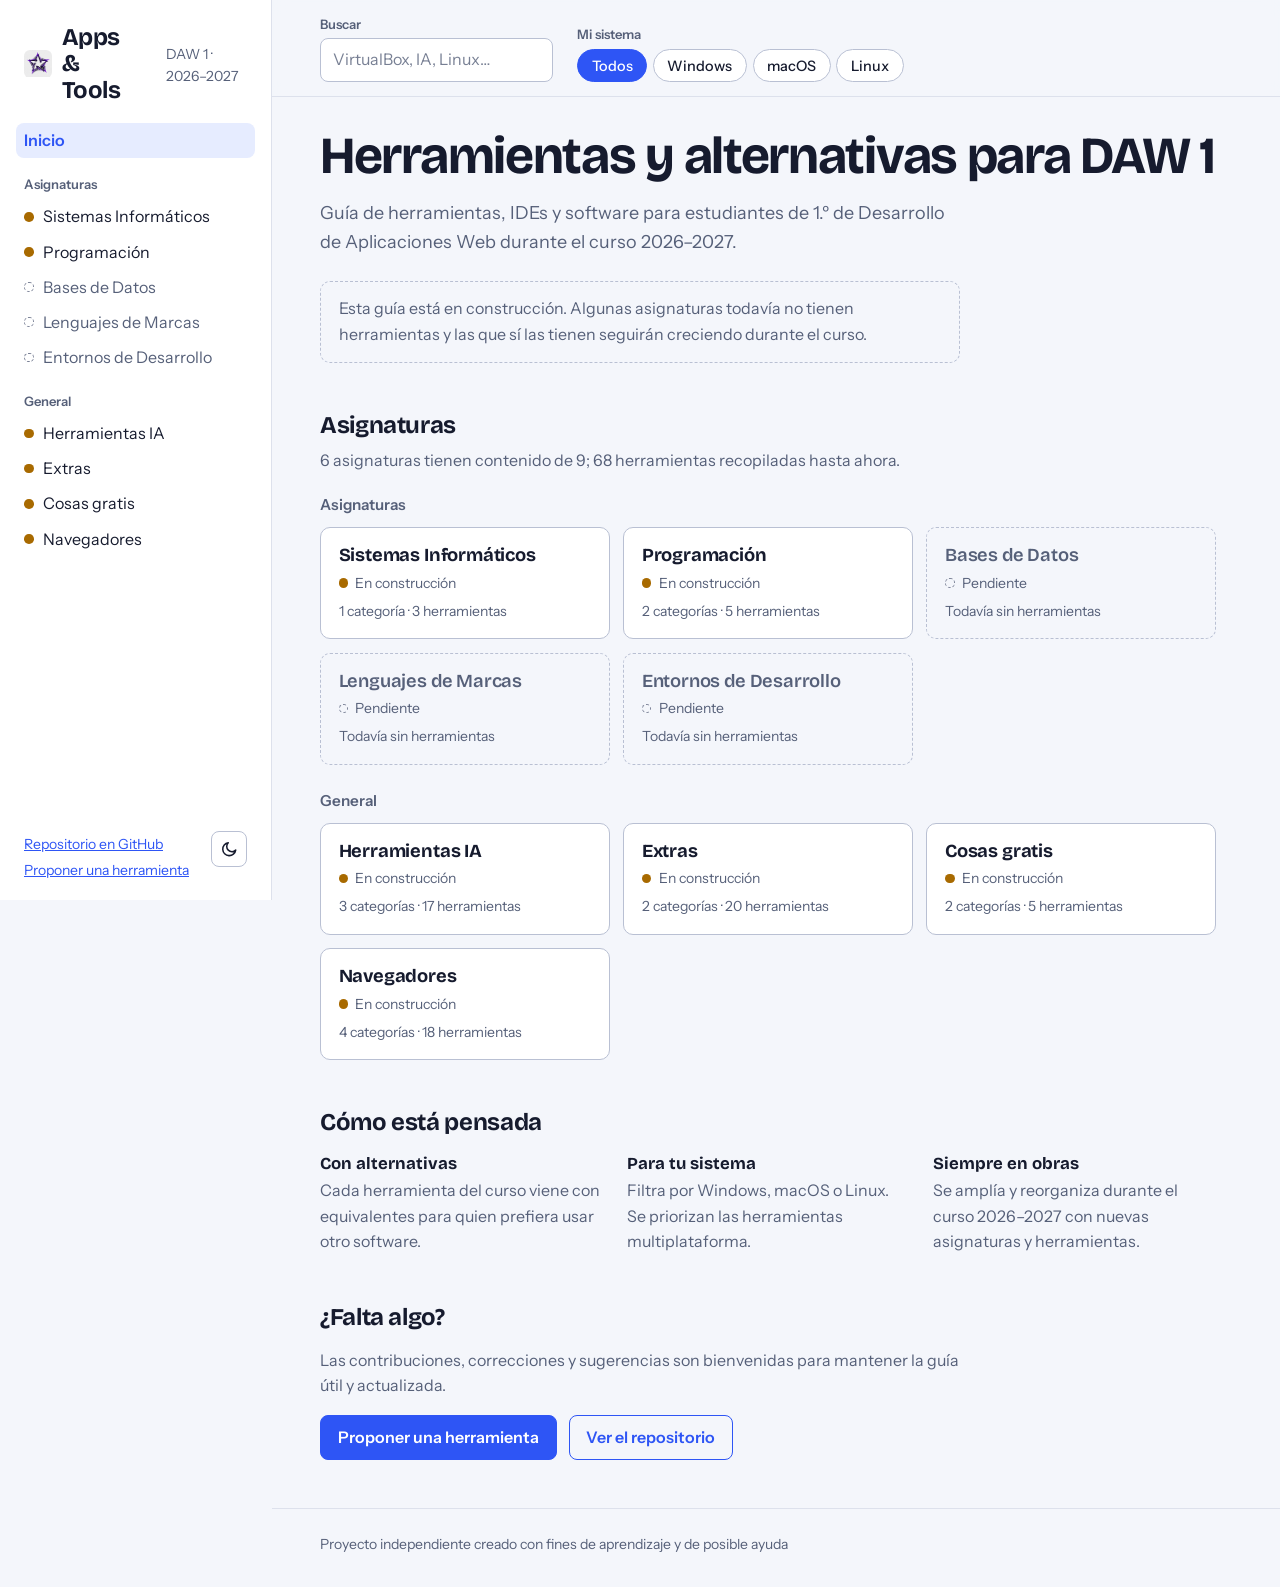
==== commit f8d5de79: "Añadidas categorías Cosas gratis y Navegadores a la web con sus contenidos" ====
--- a/web/index.html
+++ b/web/index.html
@@ -86,6 +86,8 @@
   <script src="./data/programacion.js" defer></script>
   <script src="./data/ia.js" defer></script>
   <script src="./data/extras.js" defer></script>
+  <script src="./data/navegadores.js" defer></script>
+  <script src="./data/cosas-gratis.js" defer></script>
   <script src="./data/pendientes.js" defer></script>
   <script src="./assets/app.js" defer></script>
 </body>
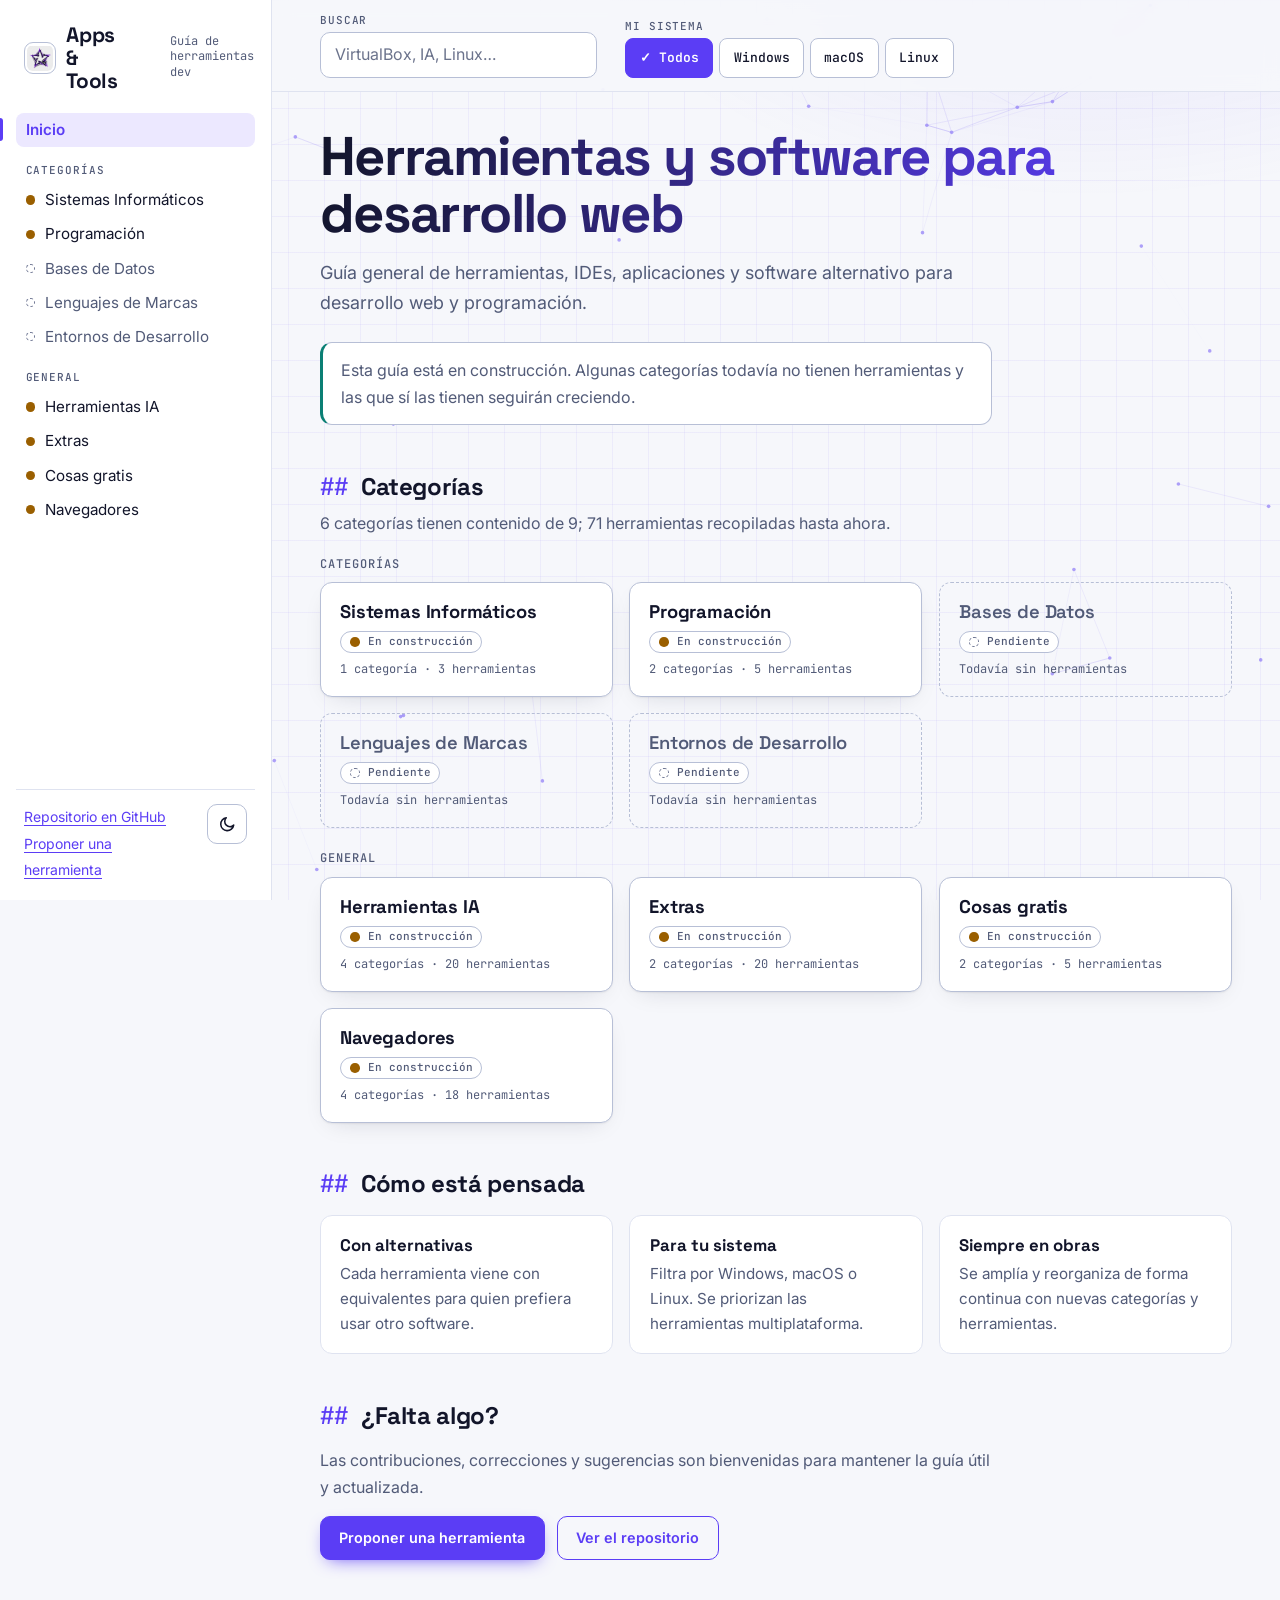
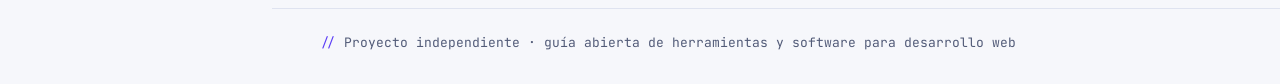
==== commit 6238bb32: "Actualización de la web: nuevo diseño, categorías y efectos" ====
--- a/web/index.html
+++ b/web/index.html
@@ -4,14 +4,14 @@
   <meta charset="utf-8">
   <meta name="viewport" content="width=device-width, initial-scale=1">
   <meta name="color-scheme" content="light dark">
-  <title>Apps & Tools · DAW 1</title>
-  <meta name="description" content="Guía de herramientas, IDEs y software para estudiantes de 1.º de DAW, con alternativas para Windows, macOS y Linux.">
+  <title>Apps & Tools · Guía de herramientas para desarrollo web</title>
+  <meta name="description" content="Guía general de herramientas, IDEs, aplicaciones y software alternativo para desarrollo web y programación, con opciones para Windows, macOS y Linux.">
   <link rel="icon" type="image/jpeg" href="./logo.jpg">
   <link rel="shortcut icon" type="image/jpeg" href="./logo.jpg">
   <link rel="apple-touch-icon" href="./logo.jpg">
   <link rel="preconnect" href="https://fonts.googleapis.com">
   <link rel="preconnect" href="https://fonts.gstatic.com" crossorigin>
-  <link href="https://fonts.googleapis.com/css2?family=Bricolage+Grotesque:opsz,wght@12..96,600;12..96,700&family=Instrument+Sans:ital,wght@0,400;0,500;0,600;1,400&display=swap" rel="stylesheet">
+  <link href="https://fonts.googleapis.com/css2?family=Space+Grotesk:wght@500;700&family=Inter:wght@400;500;600&family=JetBrains+Mono:wght@400;500&display=swap" rel="stylesheet">
   <link rel="stylesheet" href="./assets/styles.css">
   <script>
     /* Aplica el tema guardado (o la preferencia del sistema) antes de pintar, para evitar parpadeos. */
@@ -44,7 +44,7 @@
         <span class="brand-name">Apps &amp; Tools</span>
         <span class="brand-sub" id="brandSub"></span>
       </a>
-      <nav aria-label="Asignaturas"><ul class="nav" id="nav"></ul></nav>
+      <nav aria-label="Categorías"><ul class="nav" id="nav"></ul></nav>
       <div class="side-foot">
         <p>
           <a data-repo="" target="_blank" rel="noopener">Repositorio en GitHub</a><br>
@@ -75,12 +75,12 @@
       </main>
 
       <footer class="foot">
-        Proyecto independiente creado con fines de aprendizaje y de posible ayuda
+        Proyecto independiente · guía abierta de herramientas y software para desarrollo web
       </footer>
     </div>
   </div>
 
-  <!-- 1) configuración, 2) una línea por asignatura, 3) la app. Para añadir una asignatura: crea su archivo en data/ y añade aquí su <script>. -->
+  <!-- 1) configuración, 2) una línea por categoría, 3) la app. Para añadir una categoría: crea su archivo en data/ y añade aquí su <script>. -->
   <script src="./data/site.js" defer></script>
   <script src="./data/sistemas-informaticos.js" defer></script>
   <script src="./data/programacion.js" defer></script>
@@ -89,6 +89,7 @@
   <script src="./data/navegadores.js" defer></script>
   <script src="./data/cosas-gratis.js" defer></script>
   <script src="./data/pendientes.js" defer></script>
+  <script src="./assets/fx.js" defer></script>
   <script src="./assets/app.js" defer></script>
 </body>
 </html>
--- a/web/assets/styles.css
+++ b/web/assets/styles.css
@@ -1,261 +1,305 @@
+/* Apps & Tools · Guía de herramientas para desarrollo web
+   Sistema visual: interfaz de herramienta para desarrolladores (retícula, acento violeta/turquesa, tipografía mono). */
 :root {
   color-scheme: light;
-
-  --font-display: "Bricolage Grotesque", "Segoe UI", system-ui, sans-serif;
-  --font-body: "Instrument Sans", system-ui, -apple-system, "Segoe UI", Roboto, sans-serif;
-
-  --bg: #f4f6fb;
-  --surface: #ffffff;
-  --ink: #161b2e;
-  --muted: #566079;
-  --line: #dde1ec;
-  --line-strong: #b9c0d3;
-  --accent: #2e55f5;
-  --accent-soft: #e6ecff;
-  --accent-ink: #ffffff;
-  --ok: #17825a;
-  --wip: #a86a00;
-  --todo: #7a8196;
-
-  --sidebar-w: 17rem;
-  --topbar-h: 0px;
-  --radius: 10px;
-}
-
-/* Tema oscuro: se activa con data-theme="dark" (botón) o por preferencia del sistema. */
+  --font-display: "Space Grotesk", "Segoe UI", system-ui, sans-serif;
+  --font-body: "Inter", system-ui, -apple-system, "Segoe UI", Roboto, sans-serif;
+  --font-mono: "JetBrains Mono", ui-monospace, SFMono-Regular, Menlo, Consolas, monospace;
+
+  --bg: #f6f7fb; --surface: #ffffff; --surface-2: #eef0f8; --bar: rgba(246,247,251,.88);
+  --ink: #12152a; --muted: #525b78; --line: #dfe3f0; --line-strong: #b7bfd6;
+  --accent: #5b3df5; --accent-2: #0a7f74; --accent-soft: #ece8ff; --accent-ink: #ffffff;
+  --grid: rgba(91,61,245,.06); --glow: rgba(91,61,245,.10); --shadow: 0 1px 2px rgba(18,21,42,.06), 0 8px 24px -12px rgba(18,21,42,.18);
+  --ok: #12754f; --wip: #9a5f00; --todo: #6b7390;
+
+  --sidebar-w: 17rem; --topbar-h: 0px; --radius: 12px; --ease: cubic-bezier(.2,.7,.2,1);
+}
 :root[data-theme="dark"] {
   color-scheme: dark;
-
-  --bg: #10131e;
-  --surface: #171b29;
-  --ink: #e8ebf5;
-  --muted: #9ba3bd;
-  --line: #2a3045;
-  --line-strong: #434b69;
-  --accent: #86a0ff;
-  --accent-soft: #222b55;
-  --accent-ink: #0c1030;
-  --ok: #4fcb97;
-  --wip: #e2b04d;
-  --todo: #8c93ab;
+  --bg: #0b0d14; --surface: #121624; --surface-2: #181d2f; --bar: rgba(11,13,20,.86);
+  --ink: #e7eaf6; --muted: #9aa3bf; --line: #232942; --line-strong: #3a4263;
+  --accent: #a590ff; --accent-2: #36d6c3; --accent-soft: rgba(165,144,255,.14); --accent-ink: #0b0d14;
+  --grid: rgba(165,144,255,.05); --glow: rgba(120,90,255,.18); --shadow: 0 1px 0 rgba(255,255,255,.03) inset, 0 12px 28px -14px rgba(0,0,0,.7);
+  --ok: #4fcb97; --wip: #e2b04d; --todo: #8c93ab;
 }
 
 *, *::before, *::after { box-sizing: border-box; }
 html { scroll-behavior: smooth; }
-@media (prefers-reduced-motion: reduce) {
-  html { scroll-behavior: auto; }
-  * { transition: none !important; }
-}
-
 body {
-  margin: 0;
-  background: var(--bg);
-  color: var(--ink);
-  font: 400 1rem/1.6 var(--font-body);
-  -webkit-font-smoothing: antialiased;
-}
-
-a { color: var(--accent); }
-:focus-visible { outline: 2px solid var(--accent); outline-offset: 2px; border-radius: 4px; }
-
-.skip {
-  position: absolute; left: 1rem; top: -4rem; z-index: 100;
-  background: var(--ink); color: var(--bg); padding: .5rem .9rem; border-radius: 6px;
-}
+  margin: 0; background: var(--bg); color: var(--ink);
+  font: 400 1rem/1.65 var(--font-body); -webkit-font-smoothing: antialiased; text-rendering: optimizeLegibility;
+}
+/* Fondo: retícula discreta + brillo suave. Estático (sin coste de rendimiento). */
+body::before {
+  content: ""; position: fixed; inset: 0; z-index: -1; pointer-events: none;
+  background:
+    radial-gradient(48rem 26rem at 85% -8%, var(--glow), transparent 65%),
+    linear-gradient(var(--grid) 1px, transparent 1px) 0 0 / 36px 36px,
+    linear-gradient(90deg, var(--grid) 1px, transparent 1px) 0 0 / 36px 36px;
+}
+a { color: var(--accent); text-underline-offset: 3px; }
+:focus-visible { outline: 2px solid var(--accent); outline-offset: 3px; border-radius: 6px; }
+::selection { background: var(--accent); color: var(--accent-ink); }
+
+.skip { position: absolute; left: 1rem; top: -4rem; z-index: 100; background: var(--ink); color: var(--bg); padding: .5rem .9rem; border-radius: 8px; }
 .skip:focus { top: 1rem; }
 
 /* ---------- layout ---------- */
 .shell { display: grid; grid-template-columns: var(--sidebar-w) minmax(0, 1fr); min-height: 100vh; }
 .content { min-width: 0; display: flex; flex-direction: column; }
-main { flex: 1; padding: 2rem clamp(1rem, 4vw, 3rem) 3rem; width: 100%; max-width: 62rem; outline: none; }
-.foot { padding: 1.5rem clamp(1rem, 4vw, 3rem) 2rem; color: var(--muted); font-size: .875rem; border-top: 1px solid var(--line); }
+main { flex: 1; padding: 2.25rem clamp(1rem, 4vw, 3rem) 3rem; width: 100%; max-width: 64rem; outline: none; }
+.foot { padding: 1.5rem clamp(1rem, 4vw, 3rem) 2rem; color: var(--muted); font: 400 .8125rem/1.5 var(--font-mono); border-top: 1px solid var(--line); }
+.foot::before { content: "// "; color: var(--accent); }
 
 /* ---------- sidebar ---------- */
 .sidebar {
-  position: sticky; top: 0; height: 100vh; overflow-y: auto;
-  padding: 1.5rem 1rem 1rem; background: var(--surface); border-right: 1px solid var(--line);
+  position: sticky; top: 0; height: 100vh; overflow-y: auto; padding: 1.5rem 1rem 1rem;
+  background: var(--surface); border-right: 1px solid var(--line);
   display: flex; flex-direction: column; gap: 1.25rem;
 }
-.brand { display: flex; align-items: center; gap: .6rem; text-decoration: none; color: var(--ink); padding: 0 .5rem; }
-.brand-name { font: 700 1.5rem/1.1 var(--font-display); letter-spacing: -.02em; }
-.brand-sub { color: var(--muted); font-size: .875rem; margin-top: .2rem; width: 100%; padding-left: 34px; }
-.brand-logo {
-  width: 28px;
-  height: 28px;
-  border-radius: 6px;
-  object-fit: contain;
-  flex: 0 0 auto;
-}
+.brand { display: flex; align-items: center; gap: .65rem; text-decoration: none; color: var(--ink); padding: 0 .5rem; }
+.brand-name { font: 700 1.3rem/1.1 var(--font-display); letter-spacing: -.02em; }
+.brand-sub { color: var(--muted); font: 400 .75rem/1.3 var(--font-mono); width: 100%; padding-left: 42px; margin-top: -.15rem; }
+.brand-sub:empty { display: none; }
+.brand-logo { width: 32px; height: 32px; border-radius: 9px; object-fit: contain; flex: none; background: #fff; padding: 2px; border: 1px solid var(--line-strong); }
 
 .nav, .nav ul { list-style: none; margin: 0; padding: 0; }
-.nav > li + li { margin-top: 1rem; }
-.nav-label { display: block; padding: 0 .5rem .25rem; color: var(--muted); font-size: .8125rem; font-weight: 600; }
+.nav > li + li { margin-top: 1.1rem; }
+.nav-label { display: block; padding: 0 .6rem .35rem; color: var(--muted); font: 500 .6875rem/1.2 var(--font-mono); letter-spacing: .08em; text-transform: uppercase; }
 .nav a {
-  display: flex; align-items: center; gap: .6rem;
-  padding: .45rem .5rem; border-radius: 8px; text-decoration: none; color: var(--ink); line-height: 1.3;
-}
-.nav a:hover { background: var(--accent-soft); }
+  position: relative; display: flex; align-items: center; gap: .6rem; padding: .45rem .6rem; border-radius: 8px;
+  text-decoration: none; color: var(--ink); line-height: 1.3; font-size: .95rem; transition: background .15s, color .15s;
+}
+.nav a:hover { background: var(--surface-2); }
 .nav a[aria-current="page"] { background: var(--accent-soft); color: var(--accent); font-weight: 600; }
+.nav a[aria-current="page"]::before { content: ""; position: absolute; left: -1rem; top: .35rem; bottom: .35rem; width: 3px; border-radius: 0 3px 3px 0; background: var(--accent); }
 .nav a.is-pending { color: var(--muted); }
-.side-foot {
-  margin: auto 0 0; padding: 0 .5rem; font-size: .875rem; line-height: 1.9;
-  display: flex; align-items: flex-start; justify-content: space-between; gap: 1rem;
-}
+.side-foot { margin: auto 0 0; padding: .9rem .5rem 0; border-top: 1px solid var(--line); font-size: .875rem; line-height: 1.9; display: flex; align-items: flex-start; justify-content: space-between; gap: 1rem; }
 .side-foot p { margin: 0; }
 
 .dot { flex: none; width: .6rem; height: .6rem; border-radius: 50%; background: var(--todo); }
-.dot.ok { background: var(--ok); }
+.dot.ok { background: var(--ok); box-shadow: 0 0 0 3px color-mix(in srgb, var(--ok) 22%, transparent); }
 .dot.wip { background: var(--wip); }
 .dot.todo { background: transparent; border: 1.5px dashed var(--todo); }
 
-/* ---------- topbar (móvil) ---------- */
-.topbar { display: none; }
-.scrim { display: none; }
-
+/* ---------- topbar y menú móvil ---------- */
+.topbar, .scrim { display: none; }
 @media (max-width: 56rem) {
   :root { --topbar-h: 3.5rem; }
   .shell { display: block; }
-  .topbar {
-    display: flex; align-items: center; gap: 1rem; position: sticky; top: 0; z-index: 30;
-    height: var(--topbar-h); padding: 0 1rem; background: var(--surface); border-bottom: 1px solid var(--line);
-  }
-  .topbar .brand { padding: 0; display: flex; align-items: center; gap: .6rem; }
-  .topbar .brand-logo { width: 26px; height: 26px; border-radius: 5px; }
-  .topbar .brand-name { font-size: 1.2rem; }
-  .btn-menu {
-    font: 600 .9rem var(--font-body); color: var(--ink); background: transparent;
-    border: 1px solid var(--line-strong); border-radius: 8px; padding: .4rem .8rem; cursor: pointer;
-  }
+  .topbar { display: flex; align-items: center; gap: 1rem; position: sticky; top: 0; z-index: 30; height: var(--topbar-h); padding: 0 1rem; background: var(--bar); backdrop-filter: blur(10px); -webkit-backdrop-filter: blur(10px); border-bottom: 1px solid var(--line); }
+  .topbar .brand { padding: 0; }
+  .topbar .brand-name { font-size: 1.15rem; }
+  .btn-menu { font: 500 .875rem var(--font-mono); color: var(--ink); background: var(--surface); border: 1px solid var(--line-strong); border-radius: 8px; padding: .45rem .8rem; cursor: pointer; min-height: 2.5rem; }
+  .btn-menu:hover { border-color: var(--accent); color: var(--accent); }
   .topbar .btn-theme { margin-left: auto; }
-  .sidebar {
-    position: fixed; z-index: 50; left: 0; top: 0; bottom: 0; width: min(19rem, 86vw);
-    transform: translateX(-100%); transition: transform .2s ease;
-  }
-  .sidebar .brand { display: flex; align-items: center; gap: .6rem; flex-wrap: wrap; padding: 0 .5rem 1.2rem; }
-  body.nav-open .sidebar { transform: none; }
-  body.nav-open .scrim { display: block; position: fixed; inset: 0; z-index: 40; background: rgb(10 12 24 / .5); }
-}
-
-/* ---------- tema claro/oscuro ---------- */
-.btn-theme {
-  display: inline-flex; align-items: center; justify-content: center; flex: none;
-  width: 2.25rem; height: 2.25rem; padding: 0;
-  color: var(--ink); background: var(--surface);
-  border: 1px solid var(--line-strong); border-radius: 8px; cursor: pointer;
-}
+  .sidebar { position: fixed; z-index: 50; left: 0; top: 0; bottom: 0; width: min(19rem, 86vw); transform: translateX(-100%); transition: transform .22s var(--ease); }
+  .sidebar .brand { flex-wrap: wrap; padding-bottom: 1rem; }
+  body.nav-open .sidebar { transform: none; box-shadow: 0 0 60px rgba(0,0,0,.45); }
+  body.nav-open .scrim { display: block; position: fixed; inset: 0; z-index: 40; background: rgb(6 8 18 / .6); }
+}
+
+/* ---------- tema ---------- */
+.btn-theme { display: inline-flex; align-items: center; justify-content: center; flex: none; width: 2.5rem; height: 2.5rem; padding: 0; color: var(--ink); background: var(--surface); border: 1px solid var(--line-strong); border-radius: 10px; cursor: pointer; transition: border-color .15s, color .15s, transform .15s; }
 .btn-theme:hover { border-color: var(--accent); color: var(--accent); }
+.btn-theme:active { transform: scale(.94); }
 .btn-theme svg { width: 1.15rem; height: 1.15rem; }
 .btn-theme .i-sun { display: none; }
 :root[data-theme="dark"] .btn-theme .i-sun { display: block; }
 :root[data-theme="dark"] .btn-theme .i-moon { display: none; }
 
-/* ---------- toolbar ---------- */
-.toolbar {
-  position: sticky; top: var(--topbar-h); z-index: 20;
-  display: flex; flex-wrap: wrap; align-items: flex-end; gap: .75rem 1.5rem;
-  padding: .85rem clamp(1rem, 4vw, 3rem); background: color-mix(in srgb, var(--bg) 92%, transparent);
-  backdrop-filter: blur(8px); border-bottom: 1px solid var(--line);
-}
-.field { display: flex; flex-direction: column; gap: .25rem; min-width: 0; }
-.field label, .field-label { font-size: .8125rem; font-weight: 600; color: var(--muted); }
-.field input {
-  width: min(100%, 21rem); font: inherit; color: var(--ink); background: var(--surface);
-  border: 1px solid var(--line-strong); border-radius: 8px; padding: .5rem .75rem;
-}
-.field input::placeholder { color: var(--muted); opacity: .8; }
+/* ---------- barra de búsqueda y filtros ---------- */
+.toolbar { position: sticky; top: var(--topbar-h); z-index: 20; display: flex; flex-wrap: wrap; align-items: flex-end; gap: .75rem 1.75rem; padding: .85rem clamp(1rem, 4vw, 3rem); background: var(--bar); backdrop-filter: blur(10px); -webkit-backdrop-filter: blur(10px); border-bottom: 1px solid var(--line); }
+.field { display: flex; flex-direction: column; gap: .3rem; min-width: 0; }
+.field label, .field-label { font: 500 .6875rem/1.2 var(--font-mono); letter-spacing: .08em; text-transform: uppercase; color: var(--muted); }
+.field input { width: min(100%, 22rem); font: inherit; color: var(--ink); background: var(--surface); border: 1px solid var(--line-strong); border-radius: 10px; padding: .55rem .85rem; min-height: 2.5rem; transition: border-color .15s, box-shadow .15s; }
+.field input:focus { outline: none; border-color: var(--accent); box-shadow: 0 0 0 3px var(--accent-soft); }
+.field input::placeholder { color: var(--muted); opacity: .85; }
 .seg { display: flex; flex-wrap: wrap; gap: .35rem; }
-.seg button {
-  font: 500 .9rem var(--font-body); color: var(--ink); background: var(--surface);
-  border: 1px solid var(--line-strong); border-radius: 999px; padding: .4rem .85rem; cursor: pointer;
-}
+.seg button { font: 500 .8125rem var(--font-mono); color: var(--ink); background: var(--surface); border: 1px solid var(--line-strong); border-radius: 8px; padding: .5rem .85rem; min-height: 2.5rem; cursor: pointer; transition: border-color .15s, background .15s, transform .15s; }
 .seg button:hover { border-color: var(--accent); }
-.seg button[aria-pressed="true"] { background: var(--accent); border-color: var(--accent); color: var(--accent-ink); }
+.seg button:active { transform: scale(.97); }
+.seg button[aria-pressed="true"] { background: var(--accent); border-color: var(--accent); color: var(--accent-ink); font-weight: 600; }
+.seg button[aria-pressed="true"]::before { content: "✓ "; }
 
 /* ---------- tipografía de página ---------- */
 h1, h2, h3, h4 { font-family: var(--font-display); letter-spacing: -.015em; margin: 0; }
-h1 { font-size: clamp(2rem, 5vw, 3.25rem); line-height: 1.05; font-weight: 700; letter-spacing: -.025em; }
+h1 { font-size: clamp(2.1rem, 5.2vw, 3.4rem); line-height: 1.05; font-weight: 700; letter-spacing: -.03em; }
 h2 { font-size: 1.5rem; line-height: 1.2; font-weight: 700; }
 p { margin: 0; }
-.lede { font-size: 1.125rem; color: var(--muted); max-width: 40rem; margin-top: 1rem; }
-.page-head { margin-bottom: 2rem; }
+.lede { font-size: 1.125rem; color: var(--muted); max-width: 42rem; margin-top: 1rem; }
+.page-head { margin-bottom: 2rem; padding-bottom: 1.5rem; border-bottom: 1px solid var(--line); }
 .page-head .lede { margin-top: .75rem; }
-
-.chip { display: inline-flex; align-items: center; gap: .45rem; font-size: .875rem; color: var(--muted); }
-.page-head .chip { margin-bottom: .75rem; }
-
-.notice {
-  margin-top: 1.5rem; padding: .9rem 1.1rem; border: 1.5px dashed var(--line-strong);
-  border-radius: var(--radius); color: var(--muted); max-width: 40rem;
-}
-
-/* ---------- home ---------- */
+.chip { display: inline-flex; align-items: center; gap: .5rem; font: 500 .75rem/1 var(--font-mono); color: var(--muted); border: 1px solid var(--line-strong); background: var(--surface); border-radius: 999px; padding: .4rem .7rem; }
+.page-head .chip { margin-bottom: 1rem; }
+.notice { margin-top: 1.5rem; padding: .9rem 1.1rem; border: 1px solid var(--line-strong); border-left: 3px solid var(--accent-2); background: var(--surface); border-radius: var(--radius); color: var(--muted); max-width: 42rem; }
+
+/* ---------- inicio ---------- */
+main > div > h1 { background: linear-gradient(100deg, var(--ink) 30%, var(--accent) 100%); -webkit-background-clip: text; background-clip: text; -webkit-text-fill-color: transparent; color: transparent; }
+@supports not ((background-clip: text) or (-webkit-background-clip: text)) { main > div > h1 { color: var(--ink); -webkit-text-fill-color: currentColor; } }
+.page-head h1 { background: none; -webkit-text-fill-color: currentColor; color: var(--ink); }
 .home-block { margin-top: 3rem; }
 .home-block > h2 { margin-bottom: 1rem; }
-.group-title { font-size: .95rem; font-weight: 600; color: var(--muted); margin: 1.5rem 0 .6rem; font-family: var(--font-body); letter-spacing: 0; }
+.home-block > h2::before { content: "## "; font-family: var(--font-mono); color: var(--accent); font-weight: 500; }
+.group-title { font: 500 .75rem/1.2 var(--font-mono); letter-spacing: .08em; text-transform: uppercase; color: var(--muted); margin: 1.5rem 0 .7rem; }
 .group-title:first-of-type { margin-top: 0; }
-.tiles { display: grid; grid-template-columns: repeat(auto-fill, minmax(15rem, 1fr)); gap: .85rem; }
-.tile {
-  display: flex; flex-direction: column; gap: .35rem; min-height: 6.5rem;
-  padding: 1rem 1.1rem; text-decoration: none; color: var(--ink);
-  background: var(--surface); border: 1.5px solid var(--line-strong); border-radius: var(--radius);
-  transition: border-color .15s, transform .15s;
-}
-.tile:hover { border-color: var(--accent); }
+.tiles { display: grid; grid-template-columns: repeat(auto-fill, minmax(15rem, 1fr)); gap: 1rem; }
+.tile { position: relative; overflow: hidden; display: flex; flex-direction: column; gap: .5rem; min-height: 7rem; padding: 1.1rem 1.2rem; text-decoration: none; color: var(--ink); background: var(--surface); border: 1px solid var(--line-strong); border-radius: var(--radius); box-shadow: var(--shadow); transition: border-color .2s, transform .2s var(--ease), box-shadow .2s; }
+.tile::before { content: ""; position: absolute; left: 0; right: 0; top: 0; height: 2px; background: linear-gradient(90deg, var(--accent), var(--accent-2)); transform: scaleX(0); transform-origin: left; transition: transform .3s var(--ease); }
+.tile { transform: perspective(800px) rotateX(var(--rx, 0deg)) rotateY(var(--ry, 0deg)); will-change: transform; }
+.tile:hover { border-color: var(--accent); transform: perspective(800px) rotateX(var(--rx, 0deg)) rotateY(var(--ry, 0deg)) translateY(-3px); }
+.tile:hover::before, .tile:focus-visible::before { transform: scaleX(1); }
 .tile .tile-name { font: 700 1.15rem/1.2 var(--font-display); letter-spacing: -.01em; }
-.tile .tile-meta { margin-top: auto; font-size: .875rem; color: var(--muted); }
-.tile.is-pending { background: transparent; border-style: dashed; color: var(--muted); }
+.tile .tile-meta { margin-top: auto; font: 400 .75rem/1.4 var(--font-mono); color: var(--muted); }
+.tile.is-pending { background: transparent; border-style: dashed; box-shadow: none; color: var(--muted); }
 .tile.is-pending .tile-name { font-weight: 600; }
-
-.how { display: grid; grid-template-columns: repeat(auto-fit, minmax(14rem, 1fr)); gap: 1.5rem; margin: 0; }
-.how dt { font: 700 1.05rem var(--font-display); margin-bottom: .25rem; }
-.how dd { margin: 0; color: var(--muted); }
+.tile .chip { align-self: flex-start; padding: .3rem .55rem; font-size: .6875rem; }
+
+.how { display: grid; grid-template-columns: repeat(auto-fit, minmax(14rem, 1fr)); gap: 1rem; margin: 0; }
+.how > div { padding: 1.1rem 1.2rem; background: var(--surface); border: 1px solid var(--line); border-radius: var(--radius); }
+.how dt { font: 700 1.05rem var(--font-display); margin-bottom: .3rem; }
+.how dd { margin: 0; color: var(--muted); font-size: .95rem; }
 
 .cta-row { display: flex; flex-wrap: wrap; gap: .75rem; margin-top: 1rem; }
-.btn {
-  display: inline-block; text-decoration: none; font-weight: 600; padding: .55rem 1.05rem;
-  border-radius: 8px; border: 1.5px solid var(--accent); color: var(--accent);
-}
+.btn { display: inline-flex; align-items: center; min-height: 2.75rem; text-decoration: none; font: 600 .9rem var(--font-body); padding: .6rem 1.15rem; border-radius: 10px; border: 1px solid var(--accent); color: var(--accent); background: transparent; transition: background .15s, transform .15s, box-shadow .15s; }
 .btn:hover { background: var(--accent-soft); }
-.btn.primary { background: var(--accent); color: var(--accent-ink); }
-.btn.primary:hover { filter: brightness(1.08); }
-
-/* ---------- secciones y herramientas ---------- */
-.sec { margin-top: 2.5rem; }
+.btn:active { transform: scale(.98); }
+.btn.primary { background: var(--accent); color: var(--accent-ink); box-shadow: 0 6px 18px -8px var(--accent); }
+.btn.primary:hover { filter: brightness(1.1); background: var(--accent); }
+
+/* ---------- categorías y herramientas ---------- */
+.sec { margin-top: 2.75rem; }
 .sec > h2 { margin-bottom: .35rem; }
-.sec-desc { color: var(--muted); max-width: 44rem; }
-.sec-note { margin-top: 1rem; color: var(--muted); font-style: italic; }
-.tools { margin-top: 1rem; border-top: 2px solid var(--ink); }
-
-.tool { padding: 1.35rem 0; border-bottom: 1px solid var(--line); }
-.tool-head { display: flex; flex-wrap: wrap; align-items: baseline; gap: .4rem .8rem; }
+.sec > h2::before { content: "#"; font-family: var(--font-mono); color: var(--accent); margin-right: .5rem; font-weight: 500; }
+.sec-desc { color: var(--muted); max-width: 46rem; }
+.sec-note { margin-top: 1rem; color: var(--muted); font-size: .95rem; padding-left: .9rem; border-left: 2px solid var(--line-strong); }
+.tools { margin-top: 1.1rem; display: grid; gap: 1rem; }
+
+.tool { padding: 1.3rem 1.4rem; background: var(--surface); border: 1px solid var(--line); border-radius: var(--radius); box-shadow: var(--shadow); transition: border-color .2s, transform .2s var(--ease); }
+.tool:hover, .tool:focus-within { border-color: var(--line-strong); transform: translateY(-1px); }
+.tool-head { display: flex; flex-wrap: wrap; align-items: center; gap: .5rem .9rem; }
 .tool h3 { font-size: 1.3rem; font-weight: 700; line-height: 1.25; }
-.tool h3 a { color: var(--ink); text-decoration-color: var(--line-strong); text-decoration-thickness: 2px; text-underline-offset: 4px; }
-.tool h3 a:hover { color: var(--accent); text-decoration-color: var(--accent); }
-.crumb { font-size: .875rem; color: var(--muted); margin-bottom: .15rem; }
+.tool h3 a { color: var(--ink); text-decoration: underline; text-decoration-color: var(--accent); text-decoration-thickness: 2px; text-underline-offset: 4px; }
+.tool h3 a::after { content: " ↗"; font: 400 .8em var(--font-mono); color: var(--accent); }
+.tool h3 a:hover { color: var(--accent); }
+.crumb { font: 500 .75rem/1.3 var(--font-mono); color: var(--muted); margin-bottom: .3rem; }
 .tags { display: flex; flex-wrap: wrap; gap: .4rem; }
-.plat { font-size: .8125rem; color: var(--muted); border: 1px solid var(--line-strong); border-radius: 999px; padding: 0 .6rem; line-height: 1.5rem; }
+.plat { font: 500 .75rem/1.6rem var(--font-mono); color: var(--muted); border: 1px solid var(--line-strong); border-radius: 6px; padding: 0 .55rem; }
 .plat.is-on { border-color: var(--accent); color: var(--accent); background: var(--accent-soft); }
-.badge { font-size: .8125rem; font-weight: 600; color: var(--accent); background: var(--accent-soft); border-radius: 6px; padding: 0 .55rem; line-height: 1.5rem; }
-.tool-desc { margin-top: .6rem; max-width: 46rem; }
-.tool-extra { margin-top: .6rem; max-width: 46rem; color: var(--muted); font-size: .95rem; }
+.plat.is-on::before { content: "✓ "; }
+.badge { font: 500 .75rem/1.6rem var(--font-mono); color: var(--accent-2); background: color-mix(in srgb, var(--accent-2) 12%, transparent); border: 1px solid color-mix(in srgb, var(--accent-2) 40%, transparent); border-radius: 6px; padding: 0 .55rem; }
+.tool-desc { margin-top: .75rem; max-width: 48rem; }
+.tool-extra { margin-top: .6rem; max-width: 48rem; color: var(--muted); font-size: .95rem; }
 .tool-extra strong { color: var(--ink); font-weight: 600; }
-ul.notes { margin: .6rem 0 0; padding-left: 1.1rem; max-width: 46rem; color: var(--muted); font-size: .95rem; }
-
-details.os { margin-top: .9rem; }
-details.os summary { cursor: pointer; font-weight: 600; color: var(--accent); width: fit-content; }
-.os-grid { display: grid; grid-template-columns: repeat(auto-fit, minmax(16rem, 1fr)); gap: 1.25rem; margin-top: .8rem; }
-.os-col { border-left: 3px solid var(--line-strong); padding-left: .9rem; font-size: .95rem; }
+ul.notes { margin: .7rem 0 0; padding-left: 1.2rem; max-width: 48rem; color: var(--muted); font-size: .95rem; }
+ul.notes li + li { margin-top: .25rem; }
+ul.notes li::marker { color: var(--accent); }
+
+details.os { margin-top: 1rem; border: 1px solid var(--line); border-radius: 10px; background: var(--surface-2); }
+details.os summary { cursor: pointer; font: 500 .875rem var(--font-mono); color: var(--accent); padding: .7rem .9rem; border-radius: 10px; }
+details.os summary:hover { background: var(--accent-soft); }
+details.os[open] summary { border-bottom: 1px solid var(--line); border-radius: 10px 10px 0 0; }
+.os-grid { display: grid; grid-template-columns: repeat(auto-fit, minmax(16rem, 1fr)); gap: 1rem; padding: 1rem .9rem; }
+.os-col { border-left: 3px solid var(--accent); padding-left: .9rem; font-size: .95rem; }
 .os-col h4 { font-size: 1.05rem; margin-bottom: .3rem; }
 .os-col p + p { margin-top: .4rem; }
 .os-col strong { font-weight: 600; }
 
-/* ---------- vacíos ---------- */
-.empty {
-  margin-top: 2rem; padding: 1.5rem; border: 1.5px dashed var(--line-strong); border-radius: var(--radius); max-width: 40rem;
-}
+/* ---------- vacíos y resultados ---------- */
+.empty { margin-top: 2rem; padding: 1.5rem; border: 1px dashed var(--line-strong); border-radius: var(--radius); background: var(--surface); max-width: 42rem; }
 .empty h2 { font-size: 1.25rem; margin-bottom: .4rem; }
 .empty p { color: var(--muted); }
-.results-title { font-size: 1.25rem; margin-bottom: 1.25rem; }
+.results-title { font: 500 .9rem var(--font-mono); color: var(--muted); margin-bottom: 1.25rem; }
 .results-group { margin-top: 2rem; }
 .results-group > h2 a { color: inherit; text-decoration: none; }
 .results-group > h2 a:hover { color: var(--accent); }
+
+/* ---------- animaciones (discretas; el contenido es visible aunque no se ejecuten) ---------- */
+@keyframes rise { from { opacity: 0; transform: translateY(10px); } to { opacity: 1; transform: none; } }
+main > div { animation: rise .35s var(--ease) backwards; }
+.tile, .how > div { animation: rise .45s var(--ease) backwards; }
+.tiles > :nth-child(2), .how > :nth-child(2) { animation-delay: .06s; }
+.tiles > :nth-child(3), .how > :nth-child(3) { animation-delay: .12s; }
+.tiles > :nth-child(n+4) { animation-delay: .18s; }
+
+@media (max-width: 40rem) {
+  .tool { padding: 1.1rem 1rem; }
+  .toolbar { gap: .6rem 1rem; }
+  .field input { width: 100%; }
+}
+@media (prefers-reduced-motion: reduce) {
+  html { scroll-behavior: auto; }
+  *, *::before, *::after { animation: none !important; transition: none !important; }
+}
+@media (forced-colors: active) {
+  .tile, .tool, .btn, .seg button { border: 1px solid CanvasText; }
+  .seg button[aria-pressed="true"] { outline: 2px solid Highlight; }
+}
+
+/* =====================  DINAMISMO / EFECTOS (fx.js)  ===================== */
+@keyframes shine { to { background-position: 300% 50%; } }
+@keyframes spin { 0% { transform: rotate(0) scale(1); } 50% { transform: rotate(200deg) scale(.6); } 100% { transform: rotate(360deg) scale(1); } }
+@keyframes ripple { from { transform: scale(0); opacity: .35; } to { transform: scale(1); opacity: 0; } }
+@keyframes pulse { 0% { box-shadow: 0 0 0 0 color-mix(in srgb, var(--wip) 55%, transparent); } 70%, 100% { box-shadow: 0 0 0 7px transparent; } }
+@keyframes float { 0%, 100% { transform: translateY(0); } 50% { transform: translateY(-3px); } }
+
+/* título del inicio con degradado en movimiento */
+main > div > h1 { background-image: linear-gradient(100deg, var(--ink) 0%, var(--accent) 30%, var(--accent-2) 55%, var(--accent) 80%, var(--ink) 100%); background-size: 300% 100%; animation: shine 9s linear infinite; }
+
+/* salida de página */
+#app { transition: opacity .16s ease, transform .16s ease, filter .16s ease; }
+#app.leaving { opacity: 0; transform: translateY(-8px) scale(.995); filter: blur(3px); }
+
+/* herramientas: aparecen al entrar en pantalla (solo si fx.js está activo) */
+.fx .tool { opacity: 0; }
+.fx .tool.in { opacity: 1; animation: rise .55s var(--ease) backwards; }
+.no-enter *, .no-enter *::before { animation: none !important; }
+.no-enter.fx .tool { opacity: 1; }
+
+/* foco de luz bajo el cursor */
+.tile::after, .tool::after { content: ""; position: absolute; inset: 0; pointer-events: none; border-radius: inherit; opacity: 0; transition: opacity .25s; background: radial-gradient(18rem circle at var(--mx, 50%) var(--my, 50%), var(--accent-soft), transparent 65%); }
+.tool { position: relative; }
+.tile:hover::after, .tool:hover::after { opacity: 1; }
+.tile > *, .tool > * { position: relative; z-index: 1; }
+
+/* flecha que aparece al pasar por las tarjetas de inicio */
+.tile .tile-name::after { content: " →"; content: " →" / ""; display: inline-block; opacity: 0; transform: translateX(-8px); transition: opacity .2s, transform .25s var(--ease); color: var(--accent); }
+.tile:hover .tile-name::after, .tile:focus-visible .tile-name::after { opacity: 1; transform: none; }
+
+/* microinteracciones */
+.nav a { transition: background .15s, color .15s, transform .2s var(--ease), padding .2s var(--ease); }
+.nav a:hover { transform: translateX(4px); }
+.brand-logo { transition: transform .5s var(--ease); }
+.brand:hover .brand-logo { transform: rotate(72deg) scale(1.08); }
+.plat, .badge { transition: transform .15s, border-color .15s; }
+.tool:hover .plat, .tool:hover .badge { transform: translateY(-1px); }
+.dot.wip { animation: pulse 2.2s ease-out infinite; }
+.chip { transition: border-color .2s; }
+.tile:hover .chip { border-color: var(--accent); }
+.btn.primary { animation: float 3.2s ease-in-out infinite; }
+.btn.primary:hover { animation-play-state: paused; }
+details.os[open] .os-grid { animation: rise .3s var(--ease) backwards; }
+details.os summary::marker { color: var(--accent); }
+.btn-theme.spin svg { animation: spin .8s var(--ease); }
+
+/* ondas de botón */
+.btn, .seg button, .btn-theme, .btn-menu { position: relative; overflow: hidden; }
+.ripple { position: absolute; border-radius: 50%; background: currentColor; pointer-events: none; transform: scale(0); animation: ripple .6s ease-out forwards; }
+
+/* elementos añadidos por fx.js */
+.fx-net { position: fixed; inset: 0; width: 100%; height: 100%; z-index: -1; pointer-events: none; opacity: .55; }
+.fx-progress, .fx-route { position: fixed; left: 0; right: 0; top: 0; height: 3px; z-index: 90; transform-origin: left; pointer-events: none; }
+.fx-progress { transform: scaleX(0); background: linear-gradient(90deg, var(--accent), var(--accent-2)); }
+.fx-route { top: 3px; height: 2px; opacity: 0; background: var(--accent-2); box-shadow: 0 0 12px var(--accent-2); }
+.fx-iris { position: fixed; inset: 0; z-index: 9999; pointer-events: none; }
+
+/* transición de tema con View Transitions: la capa nueva "florece" sobre la antigua */
+html.vt-theme::view-transition-old(root), html.vt-theme::view-transition-new(root) { animation: none; mix-blend-mode: normal; }
+html.vt-theme::view-transition-old(root) { z-index: 1; }
+html.vt-theme::view-transition-new(root) { z-index: 2; }
+
+@media (prefers-reduced-motion: reduce) {
+  #app.leaving { opacity: 1; transform: none; filter: none; }
+  .fx .tool { opacity: 1; }
+}
+@media print { .fx .tool { opacity: 1; } .fx-net, .fx-progress, .fx-route, .fx-iris { display: none; } }
